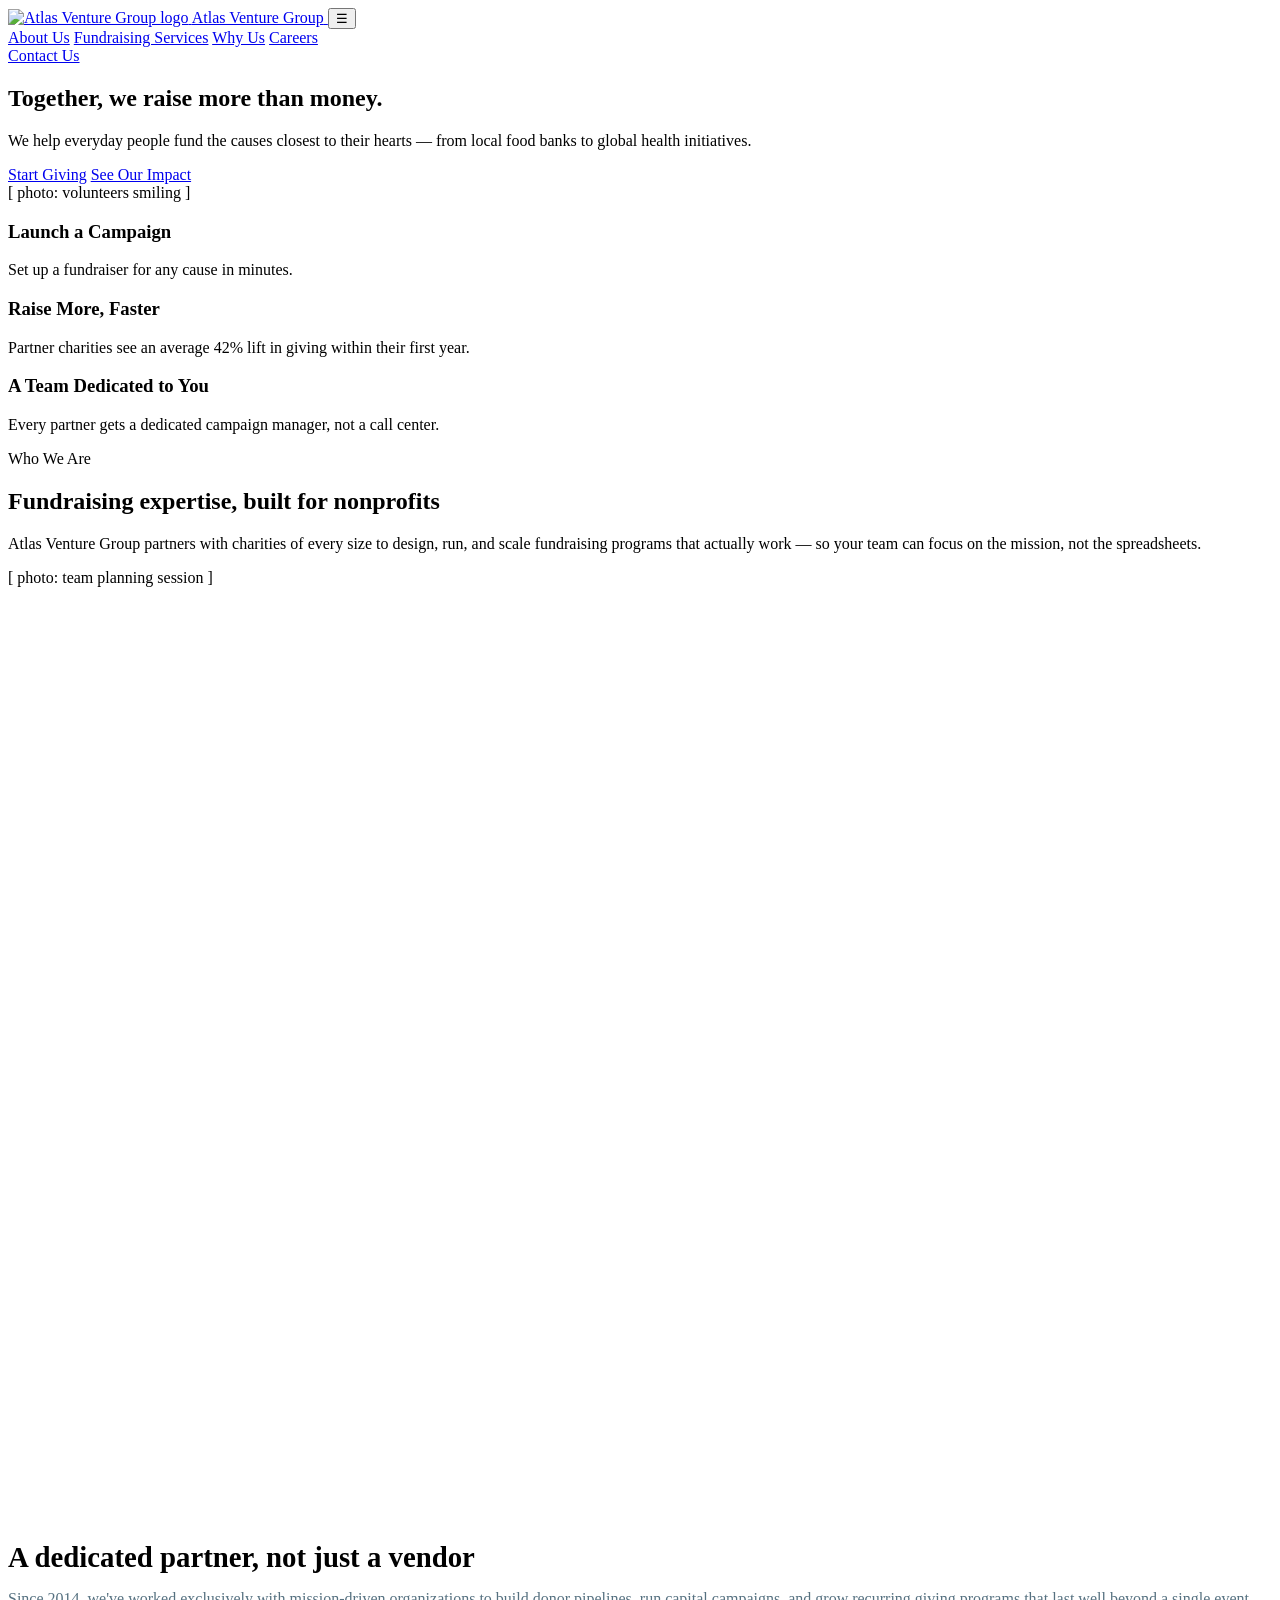
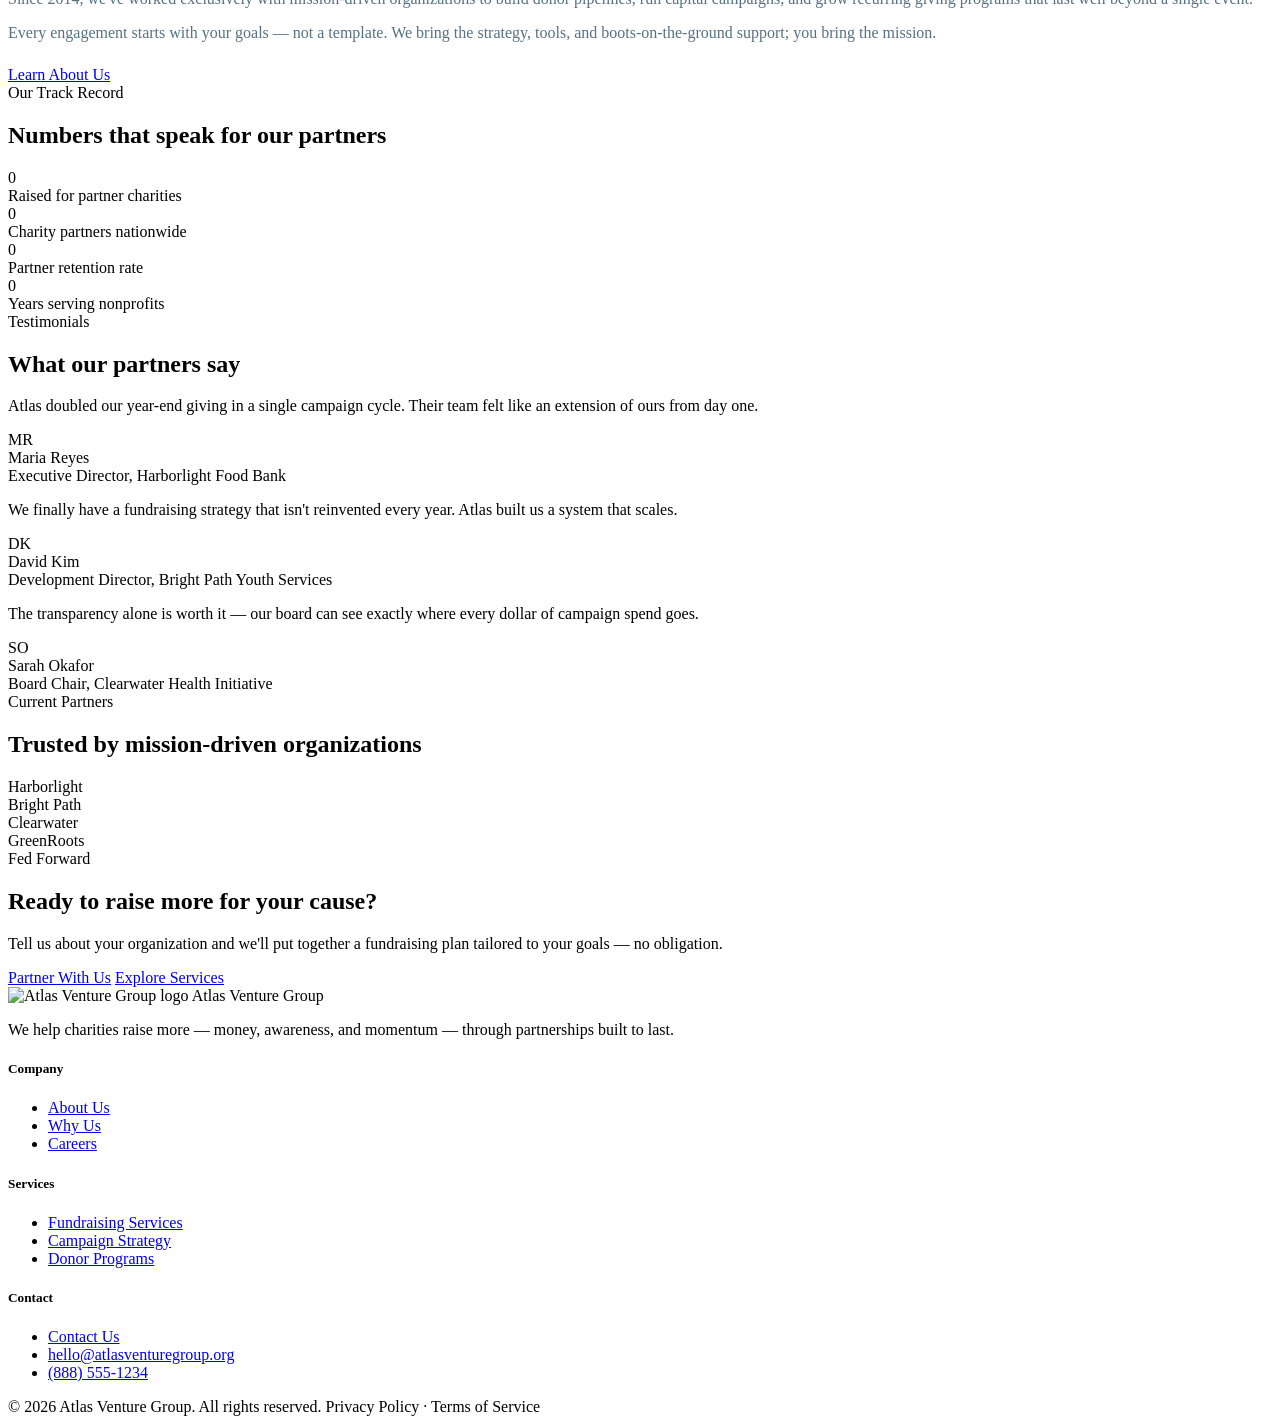
==== index.html @ 457e4c81 "Add files via upload" ====
<!DOCTYPE html>
<html lang="en">
<head>
<meta charset="UTF-8">
<meta name="viewport" content="width=device-width, initial-scale=1.0">
<title>Atlas Venture Group | Fundraising Partners for Charities</title>
<meta name="description" content="Atlas Venture Group helps charities raise more — money, awareness, and momentum — through expert fundraising campaigns and direct-giving programs.">
<link rel="icon" href="images/atlas venture group logo transparent.png" type="image/png">
<link rel="stylesheet" href="css/styles.css">
</head>
<body>

<header class="site-header">
  <div class="container header-inner">
    <a href="index.html" class="brand">
      <img src="images/atlas venture group logo transparent.png" alt="Atlas Venture Group logo">
      <span class="brand-name">Atlas Venture Group</span>
    </a>
    <button class="nav-toggle" aria-label="Toggle navigation">&#9776;</button>
    <nav class="main-nav">
      <a href="about.html">About Us</a>
      <a href="services.html">Fundraising Services</a>
      <a href="why-us.html">Why Us</a>
      <a href="careers.html">Careers</a>
    </nav>
    <a href="contact.html" class="btn btn-primary">Contact Us</a>
  </div>
</header>

<section class="hero">
  <div class="hero-blob tl"></div>
  <div class="hero-blob br"></div>
  <div class="container hero-inner">
    <div>
      <h1>Together, we raise more than money.</h1>
      <p>We help everyday people fund the causes closest to their hearts — from local food banks to global health initiatives.</p>
      <div class="hero-actions">
        <a href="contact.html" class="btn btn-dark">Start Giving</a>
        <a href="why-us.html" class="btn btn-light">See Our Impact</a>
      </div>
    </div>
    <div class="hero-image">
      <span>[ photo: volunteers smiling ]</span>
    </div>
  </div>
</section>

<section class="features">
  <div class="container feature-grid">
    <div class="feature-card">
      <div class="feature-icon mint"></div>
      <h3>Launch a Campaign</h3>
      <p>Set up a fundraiser for any cause in minutes.</p>
    </div>
    <div class="feature-card">
      <div class="feature-icon green"></div>
      <h3>Raise More, Faster</h3>
      <p>Partner charities see an average 42% lift in giving within their first year.</p>
    </div>
    <div class="feature-card">
      <div class="feature-icon navy"></div>
      <h3>A Team Dedicated to You</h3>
      <p>Every partner gets a dedicated campaign manager, not a call center.</p>
    </div>
  </div>
</section>

<section class="section">
  <div class="container">
    <div class="section-header">
      <span class="eyebrow">Who We Are</span>
      <h2>Fundraising expertise, built for nonprofits</h2>
      <p>Atlas Venture Group partners with charities of every size to design, run, and scale fundraising programs that actually work — so your team can focus on the mission, not the spreadsheets.</p>
    </div>
    <div class="two-col">
      <div class="placeholder-img" style="aspect-ratio:4/3;">[ photo: team planning session ]</div>
      <div>
        <h2 style="font-size:1.8rem; margin-bottom:16px;">A dedicated partner, not just a vendor</h2>
        <p style="color:#567180; margin-bottom:16px;">Since 2014, we've worked exclusively with mission-driven organizations to build donor pipelines, run capital campaigns, and grow recurring giving programs that last well beyond a single event.</p>
        <p style="color:#567180; margin-bottom:24px;">Every engagement starts with your goals — not a template. We bring the strategy, tools, and boots-on-the-ground support; you bring the mission.</p>
        <a href="about.html" class="btn btn-outline">Learn About Us</a>
      </div>
    </div>
  </div>
</section>

<section class="section section-navy">
  <div class="container">
    <div class="section-header">
      <span class="eyebrow" style="background:var(--green); color:var(--white);">Our Track Record</span>
      <h2>Numbers that speak for our partners</h2>
    </div>
    <div class="stats-grid">
      <div>
        <div class="stat-num" data-count="184" data-suffix="M+">0</div>
        <div class="stat-label">Raised for partner charities</div>
      </div>
      <div>
        <div class="stat-num" data-count="320" data-suffix="+">0</div>
        <div class="stat-label">Charity partners nationwide</div>
      </div>
      <div>
        <div class="stat-num" data-count="97" data-suffix="%">0</div>
        <div class="stat-label">Partner retention rate</div>
      </div>
      <div>
        <div class="stat-num" data-count="11" data-suffix=" yrs">0</div>
        <div class="stat-label">Years serving nonprofits</div>
      </div>
    </div>
  </div>
</section>

<section class="section">
  <div class="container">
    <div class="section-header">
      <span class="eyebrow">Testimonials</span>
      <h2>What our partners say</h2>
    </div>
    <div class="testimonial-grid">
      <div class="testimonial">
        <p class="quote">Atlas doubled our year-end giving in a single campaign cycle. Their team felt like an extension of ours from day one.</p>
        <div class="testimonial-author">
          <div class="avatar">MR</div>
          <div>
            <div class="author-name">Maria Reyes</div>
            <div class="author-role">Executive Director, Harborlight Food Bank</div>
          </div>
        </div>
      </div>
      <div class="testimonial">
        <p class="quote">We finally have a fundraising strategy that isn't reinvented every year. Atlas built us a system that scales.</p>
        <div class="testimonial-author">
          <div class="avatar">DK</div>
          <div>
            <div class="author-name">David Kim</div>
            <div class="author-role">Development Director, Bright Path Youth Services</div>
          </div>
        </div>
      </div>
      <div class="testimonial">
        <p class="quote">The transparency alone is worth it — our board can see exactly where every dollar of campaign spend goes.</p>
        <div class="testimonial-author">
          <div class="avatar">SO</div>
          <div>
            <div class="author-name">Sarah Okafor</div>
            <div class="author-role">Board Chair, Clearwater Health Initiative</div>
          </div>
        </div>
      </div>
    </div>
  </div>
</section>

<section class="section section-alt">
  <div class="container">
    <div class="section-header">
      <span class="eyebrow">Current Partners</span>
      <h2>Trusted by mission-driven organizations</h2>
    </div>
    <div class="partner-grid">
      <div class="partner-logo">Harborlight</div>
      <div class="partner-logo">Bright Path</div>
      <div class="partner-logo">Clearwater</div>
      <div class="partner-logo">GreenRoots</div>
      <div class="partner-logo">Fed Forward</div>
    </div>
  </div>
</section>

<section class="section">
  <div class="container">
    <div class="cta-band">
      <h2>Ready to raise more for your cause?</h2>
      <p>Tell us about your organization and we'll put together a fundraising plan tailored to your goals — no obligation.</p>
      <div class="cta-actions">
        <a href="contact.html" class="btn btn-primary">Partner With Us</a>
        <a href="services.html" class="btn btn-light">Explore Services</a>
      </div>
    </div>
  </div>
</section>

<footer class="site-footer">
  <div class="container">
    <div class="footer-grid">
      <div>
        <div class="footer-brand">
          <img src="images/atlas venture group logo transparent.png" alt="Atlas Venture Group logo">
          <span>Atlas Venture Group</span>
        </div>
        <p>We help charities raise more — money, awareness, and momentum — through partnerships built to last.</p>
      </div>
      <div>
        <h5>Company</h5>
        <ul>
          <li><a href="about.html">About Us</a></li>
          <li><a href="why-us.html">Why Us</a></li>
          <li><a href="careers.html">Careers</a></li>
        </ul>
      </div>
      <div>
        <h5>Services</h5>
        <ul>
          <li><a href="services.html">Fundraising Services</a></li>
          <li><a href="services.html">Campaign Strategy</a></li>
          <li><a href="services.html">Donor Programs</a></li>
        </ul>
      </div>
      <div>
        <h5>Contact</h5>
        <ul>
          <li><a href="contact.html">Contact Us</a></li>
          <li><a href="mailto:hello@atlasventuregroup.org">hello@atlasventuregroup.org</a></li>
          <li><a href="tel:+18885551234">(888) 555-1234</a></li>
        </ul>
      </div>
    </div>
    <div class="footer-bottom">
      <span>&copy; 2026 Atlas Venture Group. All rights reserved.</span>
      <span>Privacy Policy &middot; Terms of Service</span>
    </div>
  </div>
</footer>

<script src="js/main.js"></script>
</body>
</html>
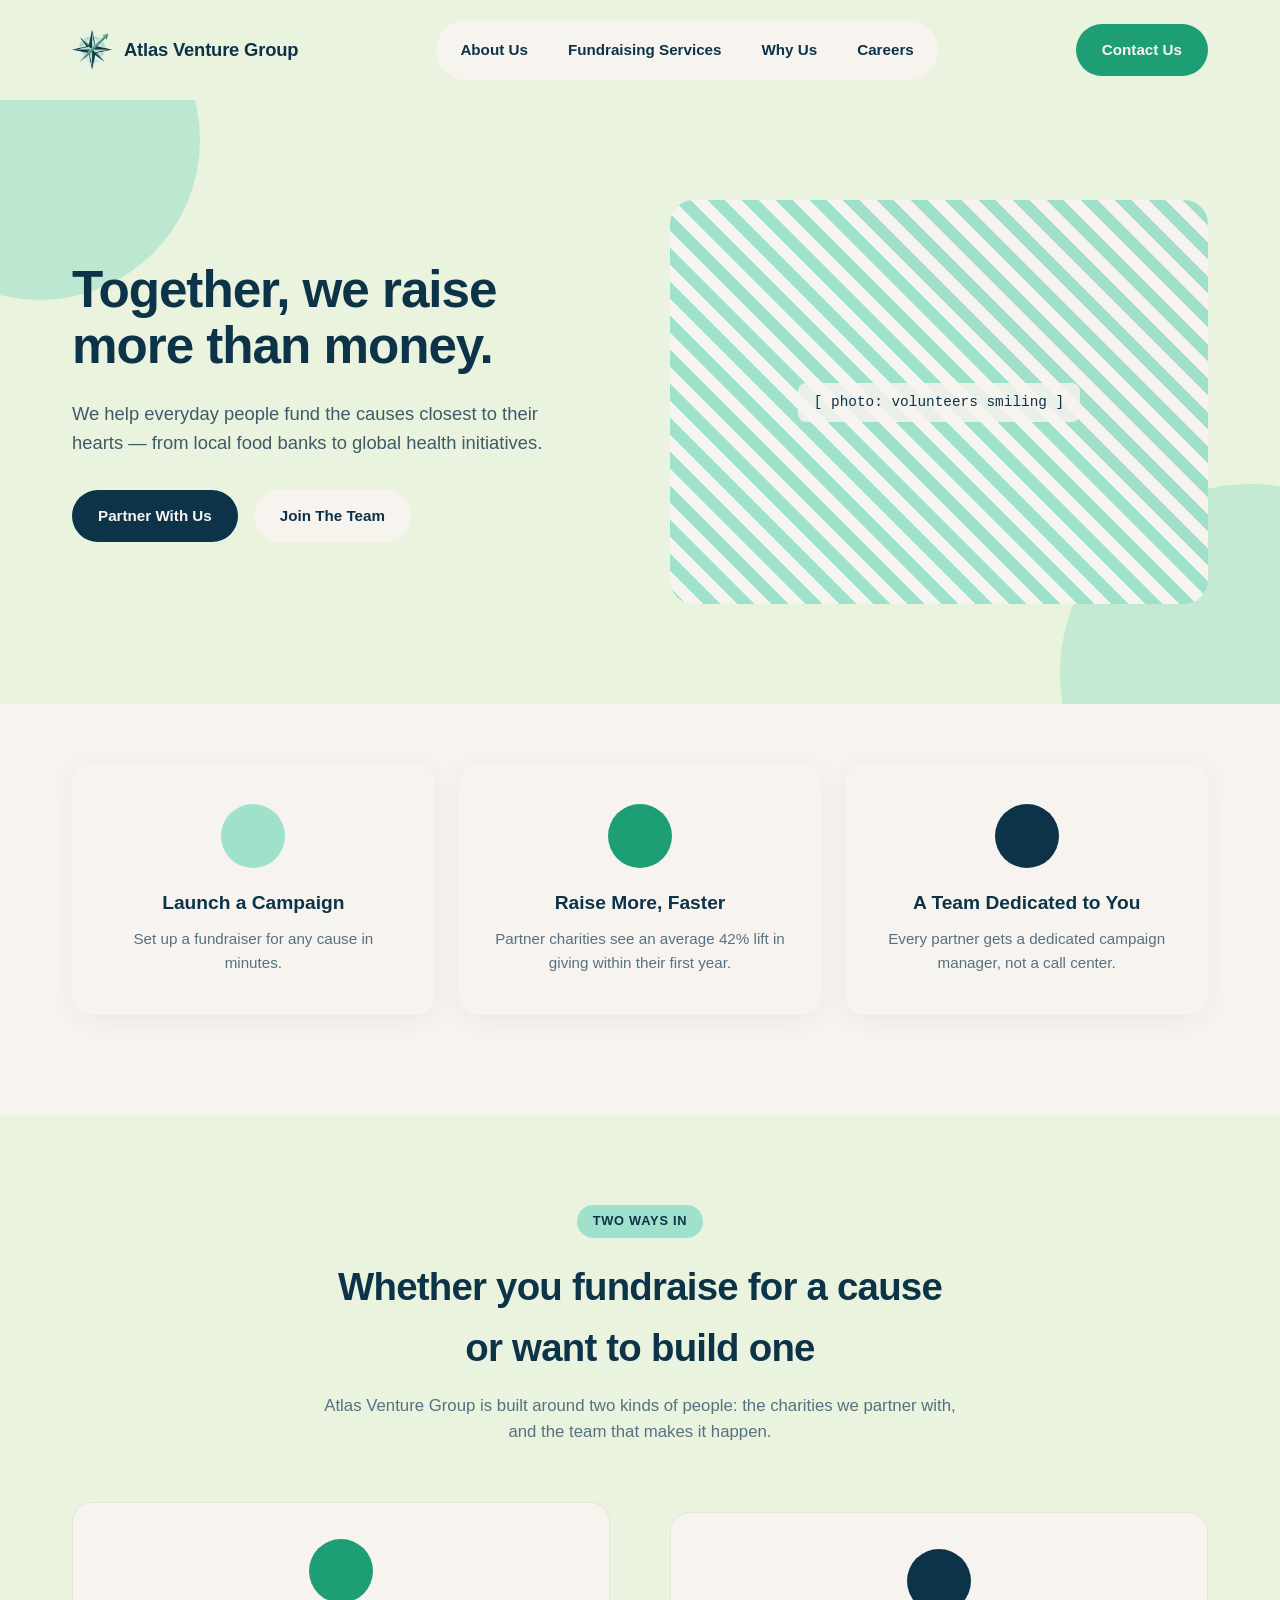
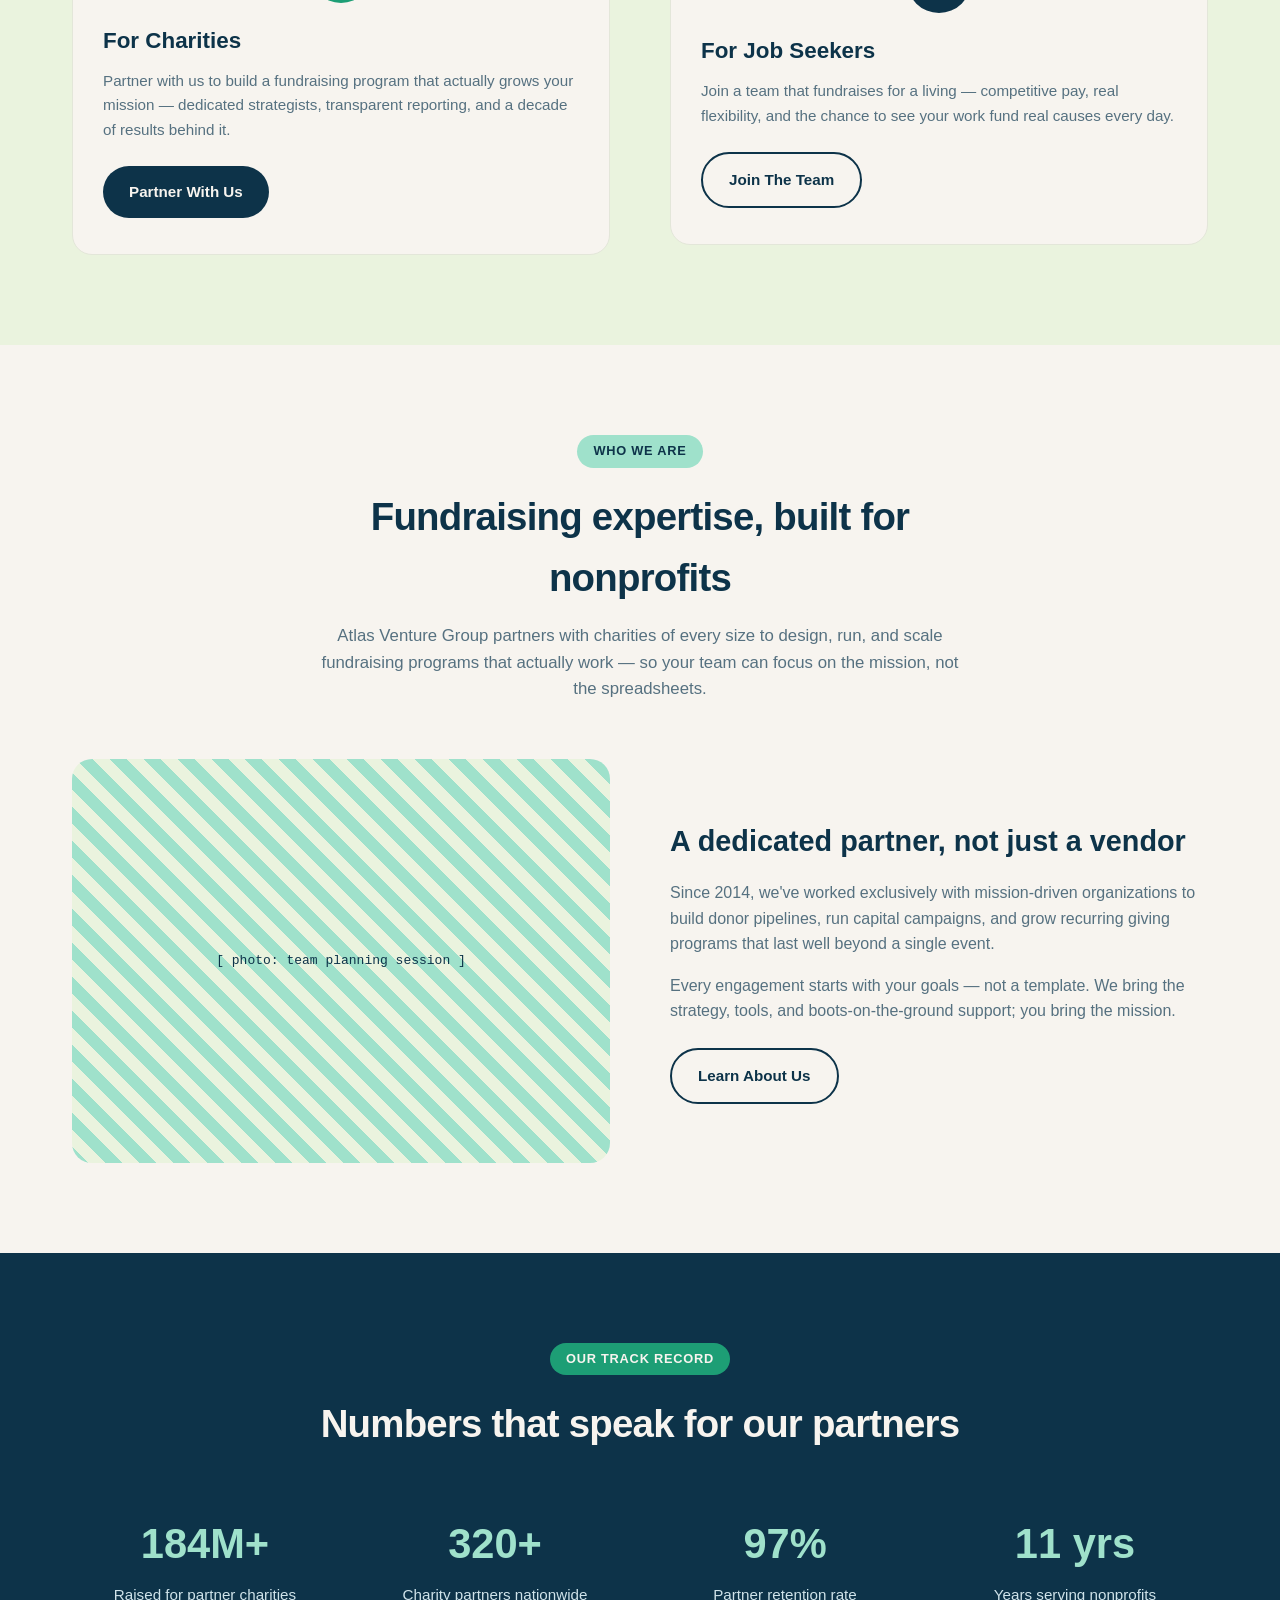
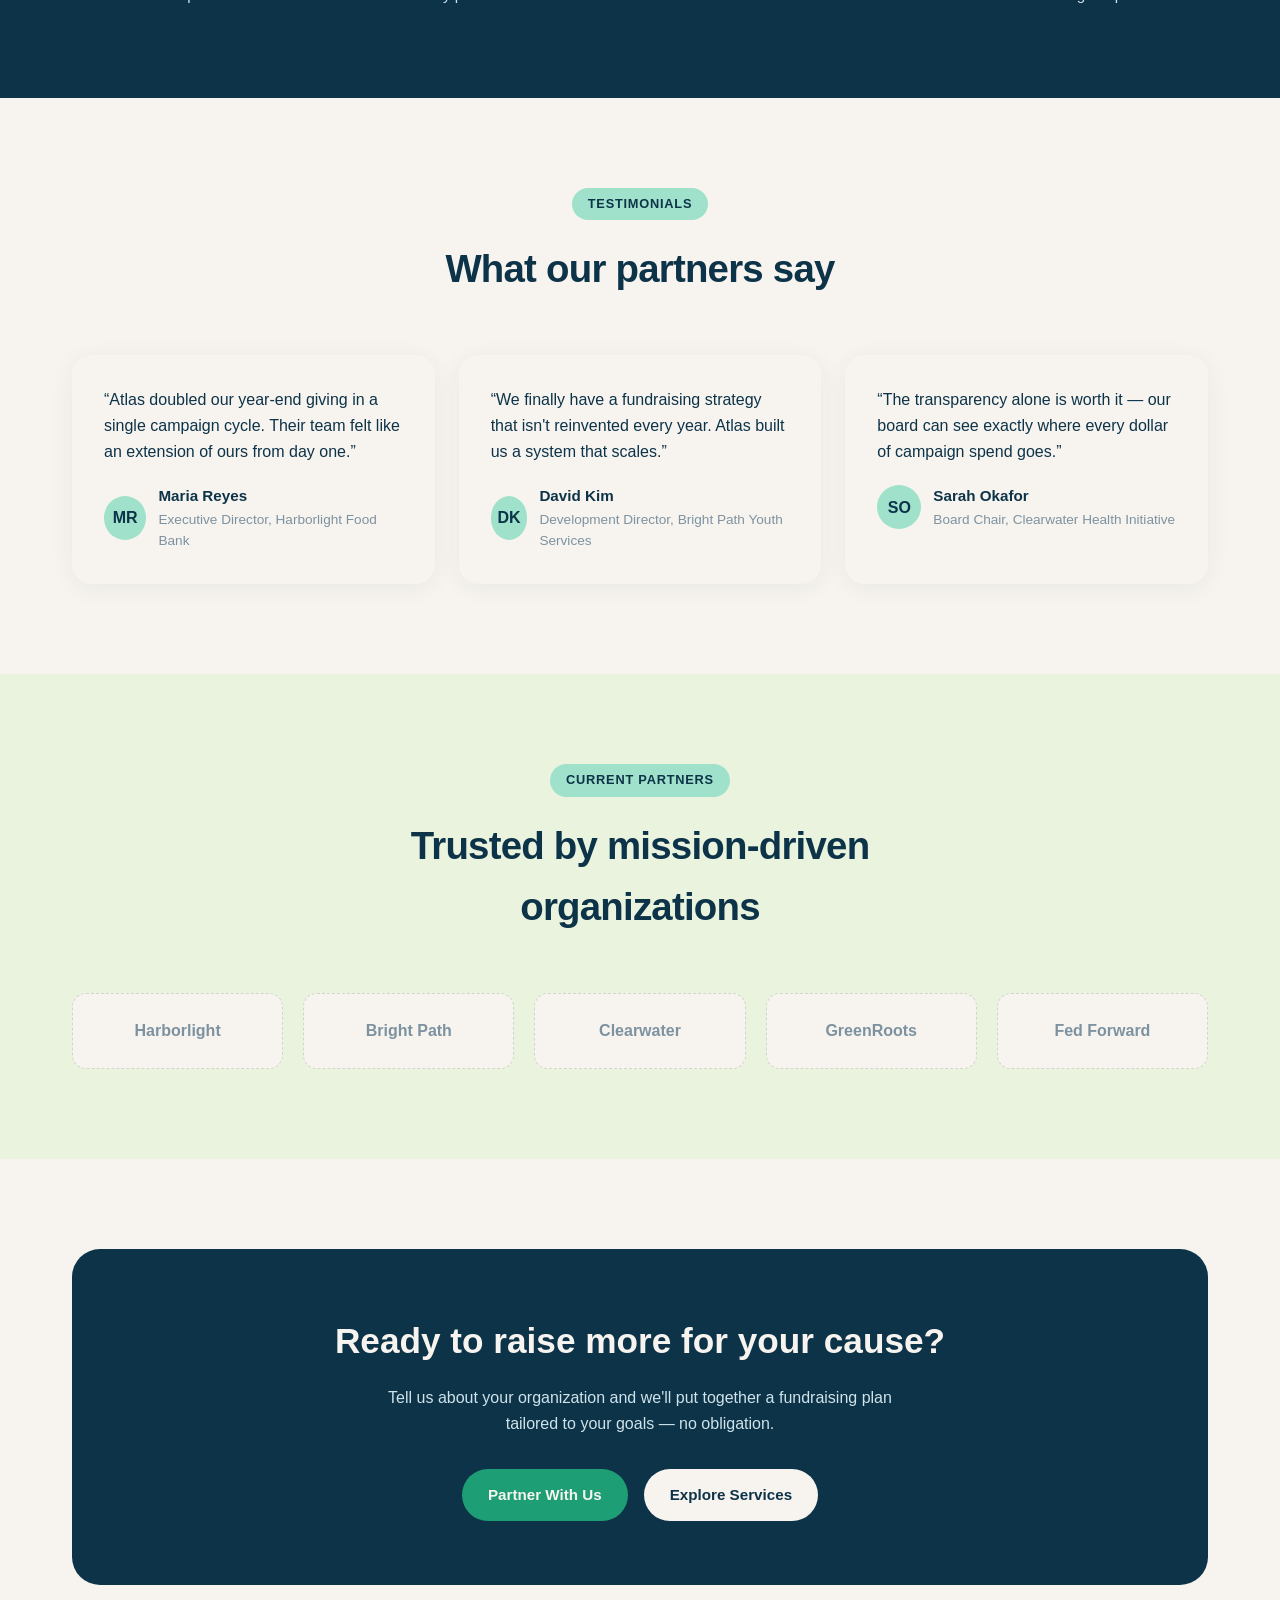
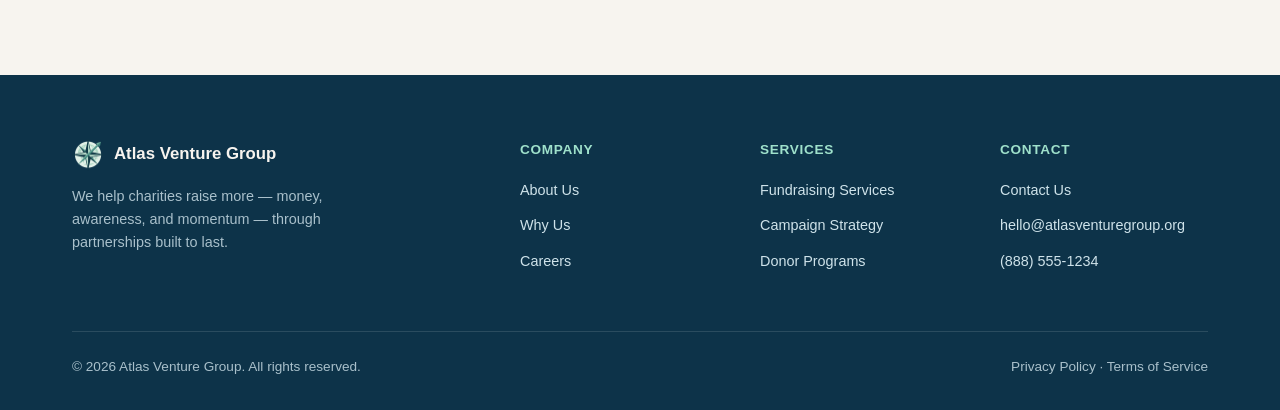
==== commit aa8e884d: "Update call-to-action links and add new sections" ====
--- a/index.html
+++ b/index.html
@@ -35,8 +35,8 @@
       <h1>Together, we raise more than money.</h1>
       <p>We help everyday people fund the causes closest to their hearts — from local food banks to global health initiatives.</p>
       <div class="hero-actions">
-        <a href="contact.html" class="btn btn-dark">Start Giving</a>
-        <a href="why-us.html" class="btn btn-light">See Our Impact</a>
+        <a href="contact.html" class="btn btn-dark">Partner With Us</a>
+        <a href="careers.html" class="btn btn-light">Join The Team</a>
       </div>
     </div>
     <div class="hero-image">
@@ -61,6 +61,30 @@
       <div class="feature-icon navy"></div>
       <h3>A Team Dedicated to You</h3>
       <p>Every partner gets a dedicated campaign manager, not a call center.</p>
+    </div>
+  </div>
+</section>
+
+<section class="section section-alt">
+  <div class="container">
+    <div class="section-header">
+      <span class="eyebrow">Two Ways In</span>
+      <h2>Whether you fundraise for a cause or want to build one</h2>
+      <p>Atlas Venture Group is built around two kinds of people: the charities we partner with, and the team that makes it happen.</p>
+    </div>
+    <div class="two-col">
+      <div class="card" style="background:var(--white);">
+        <div class="feature-icon green" style="margin-bottom:20px;"></div>
+        <h3 style="font-size:1.4rem; margin-bottom:10px;">For Charities</h3>
+        <p style="color:#567180; margin-bottom:24px;">Partner with us to build a fundraising program that actually grows your mission — dedicated strategists, transparent reporting, and a decade of results behind it.</p>
+        <a href="contact.html" class="btn btn-dark">Partner With Us</a>
+      </div>
+      <div class="card" style="background:var(--white);">
+        <div class="feature-icon navy" style="margin-bottom:20px;"></div>
+        <h3 style="font-size:1.4rem; margin-bottom:10px;">For Job Seekers</h3>
+        <p style="color:#567180; margin-bottom:24px;">Join a team that fundraises for a living — competitive pay, real flexibility, and the chance to see your work fund real causes every day.</p>
+        <a href="careers.html" class="btn btn-outline">Join The Team</a>
+      </div>
     </div>
   </div>
 </section>
--- a/css/styles.css
+++ b/css/styles.css
@@ -0,0 +1,496 @@
+:root {
+  --navy: #0D3349;
+  --green: #1D9E75;
+  --mint: #9FE1CB;
+  --cream: #EAF3DE;
+  --white: #F7F4EF;
+}
+
+* { box-sizing: border-box; margin: 0; padding: 0; }
+
+body {
+  font-family: -apple-system, BlinkMacSystemFont, "Segoe UI", Helvetica, Arial, sans-serif;
+  color: var(--navy);
+  background: var(--white);
+  line-height: 1.6;
+}
+
+a { color: inherit; text-decoration: none; }
+img { max-width: 100%; display: block; }
+ul { list-style: none; }
+
+.container {
+  max-width: 1200px;
+  margin: 0 auto;
+  padding: 0 32px;
+}
+
+/* Header */
+header.site-header {
+  background: var(--cream);
+  padding: 20px 0;
+  position: sticky;
+  top: 0;
+  z-index: 100;
+}
+
+.header-inner {
+  display: flex;
+  align-items: center;
+  justify-content: space-between;
+  gap: 24px;
+}
+
+.brand {
+  display: flex;
+  align-items: center;
+  gap: 12px;
+}
+
+.brand img { width: 40px; height: 40px; }
+
+.brand-name {
+  font-weight: 800;
+  font-size: 1.15rem;
+  letter-spacing: -0.01em;
+}
+
+nav.main-nav {
+  background: var(--white);
+  border-radius: 999px;
+  padding: 8px 6px;
+  display: flex;
+  gap: 4px;
+}
+
+nav.main-nav a {
+  padding: 10px 18px;
+  border-radius: 999px;
+  font-weight: 600;
+  font-size: 0.95rem;
+  white-space: nowrap;
+  transition: background 0.15s ease;
+}
+
+nav.main-nav a:hover,
+nav.main-nav a.active {
+  background: var(--mint);
+}
+
+.btn {
+  display: inline-block;
+  padding: 14px 26px;
+  border-radius: 999px;
+  font-weight: 700;
+  font-size: 0.95rem;
+  cursor: pointer;
+  border: none;
+  transition: transform 0.15s ease, opacity 0.15s ease;
+  text-align: center;
+}
+
+.btn:hover { transform: translateY(-1px); opacity: 0.92; }
+
+.btn-primary { background: var(--green); color: var(--white); }
+.btn-dark { background: var(--navy); color: var(--white); }
+.btn-light { background: var(--white); color: var(--navy); }
+.btn-outline { background: transparent; color: var(--navy); border: 2px solid var(--navy); }
+
+.nav-toggle {
+  display: none;
+  background: none;
+  border: none;
+  font-size: 1.6rem;
+  cursor: pointer;
+  color: var(--navy);
+}
+
+/* Hero */
+.hero {
+  background: var(--cream);
+  padding: 100px 0 100px;
+  position: relative;
+  overflow: hidden;
+}
+
+.hero-blob {
+  position: absolute;
+  border-radius: 50%;
+  background: var(--mint);
+  opacity: 0.6;
+  z-index: 0;
+}
+.hero-blob.tl { top: -120px; left: -120px; width: 320px; height: 320px; }
+.hero-blob.br { bottom: -160px; right: -160px; width: 380px; height: 380px; opacity: 0.5; }
+
+.hero-inner {
+  display: grid;
+  grid-template-columns: 1fr 1fr;
+  gap: 60px;
+  align-items: center;
+  position: relative;
+  z-index: 1;
+}
+
+.hero h1 {
+  font-size: 3.2rem;
+  font-weight: 800;
+  line-height: 1.1;
+  letter-spacing: -0.02em;
+  margin-bottom: 24px;
+}
+
+.hero p {
+  font-size: 1.15rem;
+  color: #3f5a68;
+  max-width: 480px;
+  margin-bottom: 32px;
+}
+
+.hero-actions { display: flex; gap: 16px; flex-wrap: wrap; }
+
+.hero-image {
+  border-radius: 24px;
+  overflow: hidden;
+  background: repeating-linear-gradient(45deg, var(--mint), var(--mint) 12px, var(--white) 12px, var(--white) 24px);
+  aspect-ratio: 4 / 3;
+  display: flex;
+  align-items: center;
+  justify-content: center;
+}
+
+.hero-image span {
+  font-family: monospace;
+  color: var(--navy);
+  background: rgba(247, 244, 239, 0.85);
+  padding: 8px 16px;
+  border-radius: 8px;
+  font-size: 0.9rem;
+}
+
+/* Feature cards */
+.features {
+  padding: 60px 0 100px;
+}
+
+.feature-grid {
+  display: grid;
+  grid-template-columns: repeat(3, 1fr);
+  gap: 24px;
+}
+
+.feature-card {
+  background: var(--white);
+  border-radius: 20px;
+  padding: 40px 32px;
+  text-align: center;
+  box-shadow: 0 4px 24px rgba(13, 51, 73, 0.06);
+}
+
+.feature-icon {
+  width: 64px;
+  height: 64px;
+  border-radius: 50%;
+  margin: 0 auto 20px;
+}
+.feature-icon.mint { background: var(--mint); }
+.feature-icon.green { background: var(--green); }
+.feature-icon.navy { background: var(--navy); }
+
+.feature-card h3 { font-size: 1.2rem; margin-bottom: 8px; }
+.feature-card p { color: #567180; font-size: 0.95rem; }
+
+/* Generic sections */
+.section { padding: 90px 0; }
+.section-alt { background: var(--cream); }
+.section-navy { background: var(--navy); color: var(--white); }
+.section-navy p { color: #cfe3ea; }
+
+.section-header { max-width: 640px; margin: 0 auto 56px; text-align: center; }
+.section-header .eyebrow {
+  display: inline-block;
+  background: var(--mint);
+  color: var(--navy);
+  font-weight: 700;
+  font-size: 0.8rem;
+  letter-spacing: 0.06em;
+  text-transform: uppercase;
+  padding: 6px 16px;
+  border-radius: 999px;
+  margin-bottom: 18px;
+}
+.section-header h2 { font-size: 2.4rem; font-weight: 800; letter-spacing: -0.02em; margin-bottom: 14px; }
+.section-header p { color: #567180; font-size: 1.05rem; }
+.section-navy .section-header p { color: #cfe3ea; }
+
+/* Stats */
+.stats-grid {
+  display: grid;
+  grid-template-columns: repeat(4, 1fr);
+  gap: 24px;
+  text-align: center;
+}
+.stat-num {
+  font-size: 2.6rem;
+  font-weight: 800;
+  color: var(--green);
+}
+.section-navy .stat-num { color: var(--mint); }
+.stat-label { font-size: 0.95rem; color: #567180; margin-top: 6px; }
+.section-navy .stat-label { color: #cfe3ea; }
+
+/* Two column */
+.two-col {
+  display: grid;
+  grid-template-columns: 1fr 1fr;
+  gap: 60px;
+  align-items: center;
+}
+.two-col img, .two-col .placeholder-img { border-radius: 20px; }
+.placeholder-img {
+  aspect-ratio: 4/3;
+  background: repeating-linear-gradient(45deg, var(--mint), var(--mint) 12px, var(--cream) 12px, var(--cream) 24px);
+  display: flex;
+  align-items: center;
+  justify-content: center;
+  font-family: monospace;
+  color: var(--navy);
+}
+
+/* Cards grid (services etc.) */
+.card-grid {
+  display: grid;
+  grid-template-columns: repeat(3, 1fr);
+  gap: 28px;
+}
+.card {
+  background: var(--white);
+  border: 1px solid #e3e6d9;
+  border-radius: 20px;
+  padding: 36px 30px;
+}
+.section-alt .card { background: var(--white); }
+.card .num {
+  font-weight: 800;
+  color: var(--mint);
+  font-size: 2rem;
+  margin-bottom: 12px;
+}
+.card h3 { font-size: 1.25rem; margin-bottom: 10px; }
+.card p { color: #567180; font-size: 0.95rem; }
+
+/* Testimonials */
+.testimonial-grid {
+  display: grid;
+  grid-template-columns: repeat(3, 1fr);
+  gap: 24px;
+}
+.testimonial {
+  background: var(--white);
+  border-radius: 20px;
+  padding: 32px;
+  box-shadow: 0 4px 24px rgba(13, 51, 73, 0.06);
+}
+.testimonial p.quote { font-size: 1rem; margin-bottom: 20px; }
+.testimonial .quote::before { content: "\201C"; }
+.testimonial .quote::after { content: "\201D"; }
+.testimonial-author { display: flex; align-items: center; gap: 12px; }
+.avatar {
+  width: 44px; height: 44px; border-radius: 50%;
+  background: var(--mint);
+  display: flex; align-items: center; justify-content: center;
+  font-weight: 700; color: var(--navy);
+}
+.author-name { font-weight: 700; font-size: 0.95rem; }
+.author-role { font-size: 0.85rem; color: #7d92a0; }
+
+/* Partners */
+.partner-grid {
+  display: grid;
+  grid-template-columns: repeat(5, 1fr);
+  gap: 20px;
+}
+.partner-logo {
+  background: var(--white);
+  border-radius: 14px;
+  padding: 24px 12px;
+  text-align: center;
+  font-weight: 700;
+  color: #7d92a0;
+  border: 1px dashed #cfd8c8;
+}
+
+/* Team / values / jobs */
+.value-grid, .team-grid {
+  display: grid;
+  grid-template-columns: repeat(4, 1fr);
+  gap: 24px;
+}
+.team-card { text-align: center; }
+.team-photo {
+  aspect-ratio: 1;
+  border-radius: 16px;
+  background: repeating-linear-gradient(45deg, var(--mint), var(--mint) 10px, var(--cream) 10px, var(--cream) 20px);
+  margin-bottom: 14px;
+}
+
+.job-list { display: flex; flex-direction: column; gap: 16px; }
+.job-row {
+  background: var(--white);
+  border-radius: 16px;
+  padding: 24px 28px;
+  display: flex;
+  align-items: center;
+  justify-content: space-between;
+  gap: 16px;
+  flex-wrap: wrap;
+  border: 1px solid #e3e6d9;
+}
+.job-title { font-weight: 700; font-size: 1.05rem; }
+.job-meta { font-size: 0.85rem; color: #7d92a0; margin-top: 4px; }
+.tag {
+  display: inline-block;
+  background: var(--mint);
+  color: var(--navy);
+  font-size: 0.75rem;
+  font-weight: 700;
+  padding: 4px 12px;
+  border-radius: 999px;
+  margin-right: 8px;
+}
+
+/* Perks */
+.perk-grid {
+  display: grid;
+  grid-template-columns: repeat(3, 1fr);
+  gap: 24px;
+}
+.perk {
+  display: flex;
+  gap: 16px;
+  align-items: flex-start;
+}
+.perk-icon {
+  width: 44px; height: 44px; min-width: 44px;
+  border-radius: 12px;
+  background: var(--mint);
+  display: flex; align-items: center; justify-content: center;
+  font-weight: 800;
+  color: var(--navy);
+}
+
+/* CTA band */
+.cta-band {
+  background: var(--navy);
+  color: var(--white);
+  border-radius: 28px;
+  padding: 64px 48px;
+  text-align: center;
+  margin: 0 auto;
+}
+.cta-band h2 { font-size: 2.2rem; font-weight: 800; margin-bottom: 16px; }
+.cta-band p { color: #cfe3ea; max-width: 560px; margin: 0 auto 32px; }
+.cta-actions { display: flex; gap: 16px; justify-content: center; flex-wrap: wrap; }
+
+/* Contact */
+.contact-grid {
+  display: grid;
+  grid-template-columns: 1fr 1.2fr;
+  gap: 48px;
+}
+.contact-info-item { margin-bottom: 28px; }
+.contact-info-item h4 { font-size: 0.85rem; text-transform: uppercase; letter-spacing: 0.05em; color: var(--green); margin-bottom: 6px; }
+.contact-info-item p { color: #567180; }
+
+form.contact-form {
+  background: var(--white);
+  border-radius: 20px;
+  padding: 40px;
+  border: 1px solid #e3e6d9;
+  display: grid;
+  gap: 18px;
+}
+form.contact-form .row2 { display: grid; grid-template-columns: 1fr 1fr; gap: 18px; }
+label { font-weight: 600; font-size: 0.9rem; margin-bottom: 6px; display: block; }
+input, textarea, select {
+  width: 100%;
+  padding: 12px 14px;
+  border-radius: 10px;
+  border: 1px solid #cfd8c8;
+  font-family: inherit;
+  font-size: 0.95rem;
+  background: var(--white);
+  color: var(--navy);
+}
+textarea { min-height: 120px; resize: vertical; }
+input:focus, textarea:focus, select:focus { outline: 2px solid var(--green); outline-offset: 1px; }
+
+.form-status { font-size: 0.9rem; margin-top: 6px; min-height: 1.2em; }
+.form-status.success { color: var(--green); font-weight: 700; }
+
+/* Footer */
+footer.site-footer {
+  background: var(--navy);
+  color: var(--white);
+  padding: 64px 0 32px;
+}
+.footer-grid {
+  display: grid;
+  grid-template-columns: 2fr 1fr 1fr 1fr;
+  gap: 32px;
+  margin-bottom: 48px;
+}
+.footer-brand { display: flex; align-items: center; gap: 10px; margin-bottom: 14px; }
+.footer-brand img { width: 32px; height: 32px; }
+.footer-brand span { font-weight: 800; font-size: 1.05rem; }
+footer.site-footer p { color: #a9c0cb; font-size: 0.9rem; max-width: 300px; }
+footer.site-footer h5 { font-size: 0.85rem; text-transform: uppercase; letter-spacing: 0.05em; margin-bottom: 16px; color: var(--mint); }
+footer.site-footer ul li { margin-bottom: 10px; }
+footer.site-footer ul li a { color: #cfe3ea; font-size: 0.9rem; }
+footer.site-footer ul li a:hover { color: var(--mint); }
+.footer-bottom {
+  border-top: 1px solid rgba(255,255,255,0.12);
+  padding-top: 24px;
+  display: flex;
+  justify-content: space-between;
+  flex-wrap: wrap;
+  gap: 12px;
+  font-size: 0.85rem;
+  color: #a9c0cb;
+}
+
+/* Responsive */
+@media (max-width: 960px) {
+  .hero-inner, .two-col { grid-template-columns: 1fr; }
+  .hero-image { order: -1; }
+  .feature-grid, .card-grid, .testimonial-grid, .value-grid, .team-grid, .perk-grid { grid-template-columns: repeat(2, 1fr); }
+  .stats-grid { grid-template-columns: repeat(2, 1fr); gap: 32px; }
+  .partner-grid { grid-template-columns: repeat(3, 1fr); }
+  .contact-grid { grid-template-columns: 1fr; }
+  .footer-grid { grid-template-columns: 1fr 1fr; }
+}
+
+@media (max-width: 900px) {
+  nav.main-nav {
+    position: absolute;
+    top: 78px;
+    left: 24px;
+    right: 24px;
+    flex-direction: column;
+    display: none;
+    padding: 12px;
+    border-radius: 16px;
+  }
+  nav.main-nav.open { display: flex; }
+  nav.main-nav a { border-radius: 10px; }
+  .nav-toggle { display: block; }
+  .header-inner .btn-primary { display: none; }
+}
+
+@media (max-width: 720px) {
+  .hero h1 { font-size: 2.2rem; }
+  .feature-grid, .card-grid, .testimonial-grid, .value-grid, .team-grid, .perk-grid, .stats-grid, .partner-grid { grid-template-columns: 1fr; }
+  form.contact-form .row2 { grid-template-columns: 1fr; }
+  .cta-band { padding: 48px 24px; }
+  .footer-grid { grid-template-columns: 1fr; }
+}
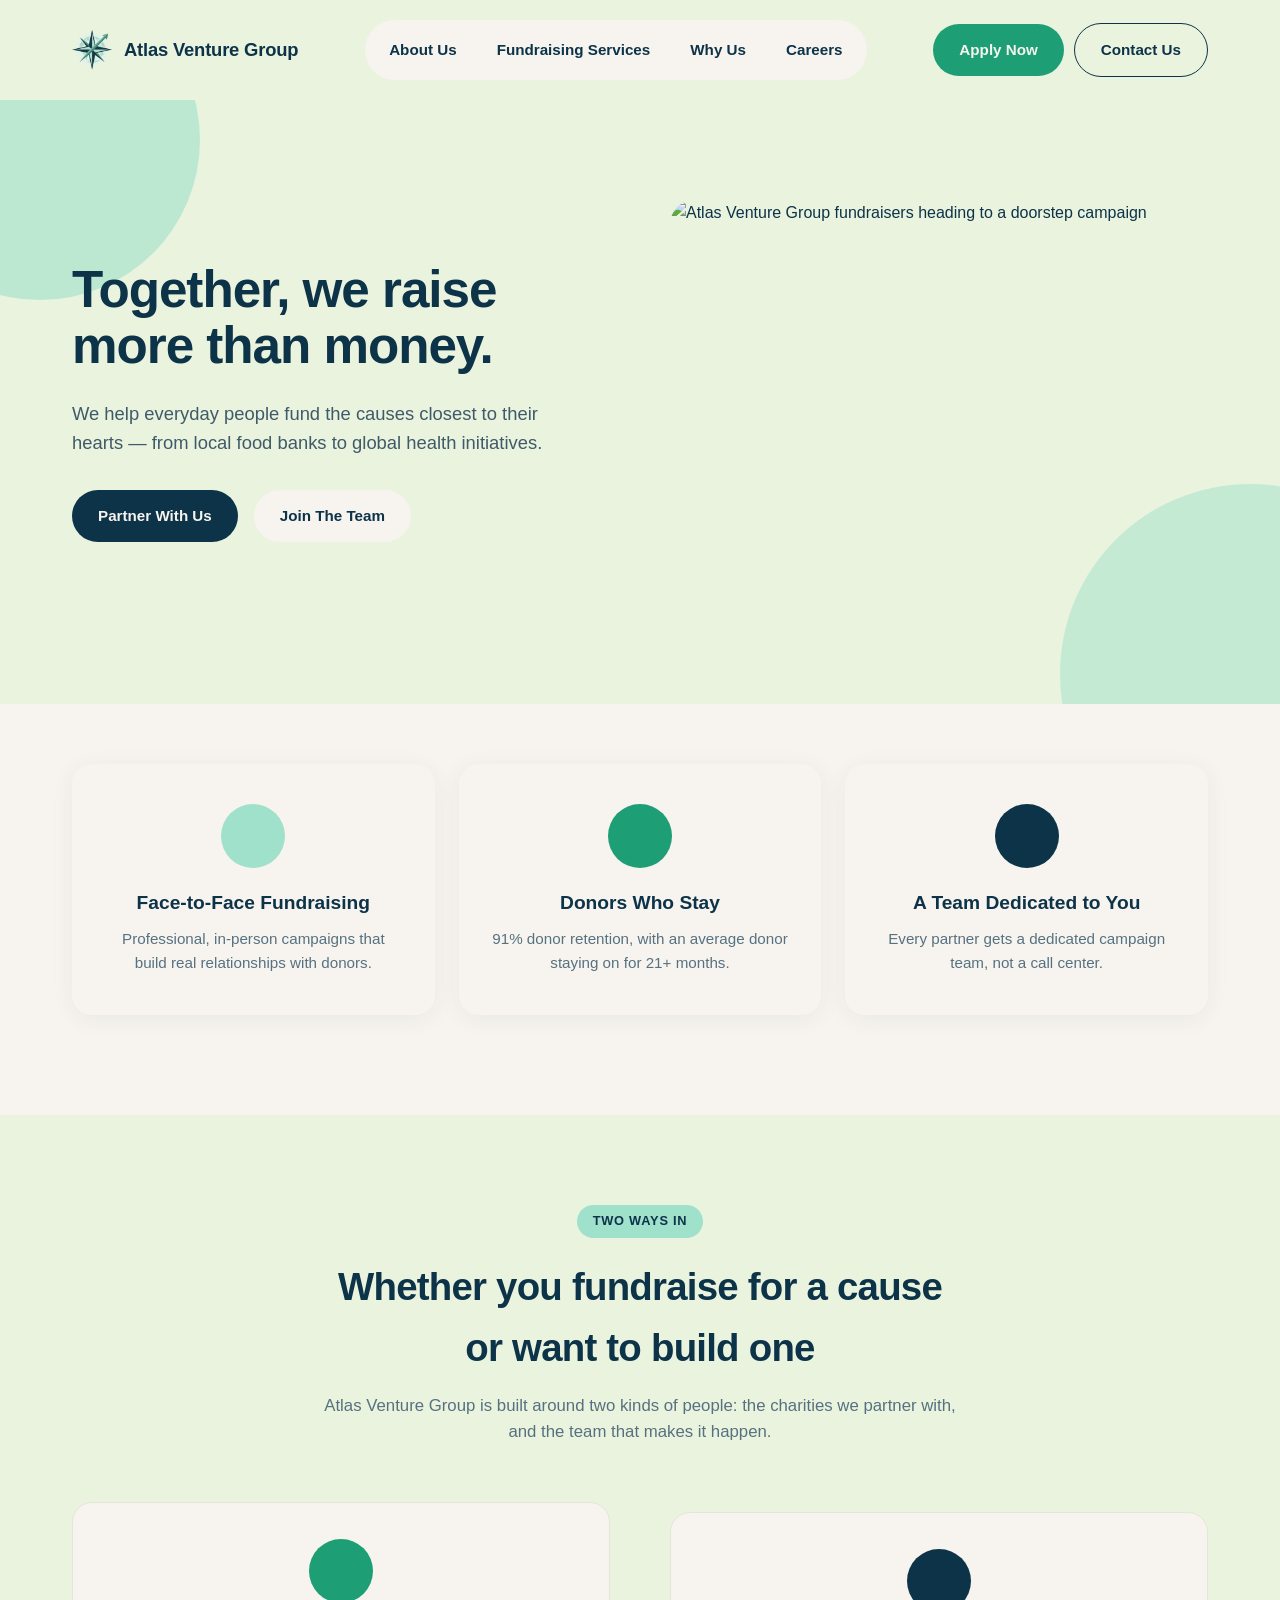
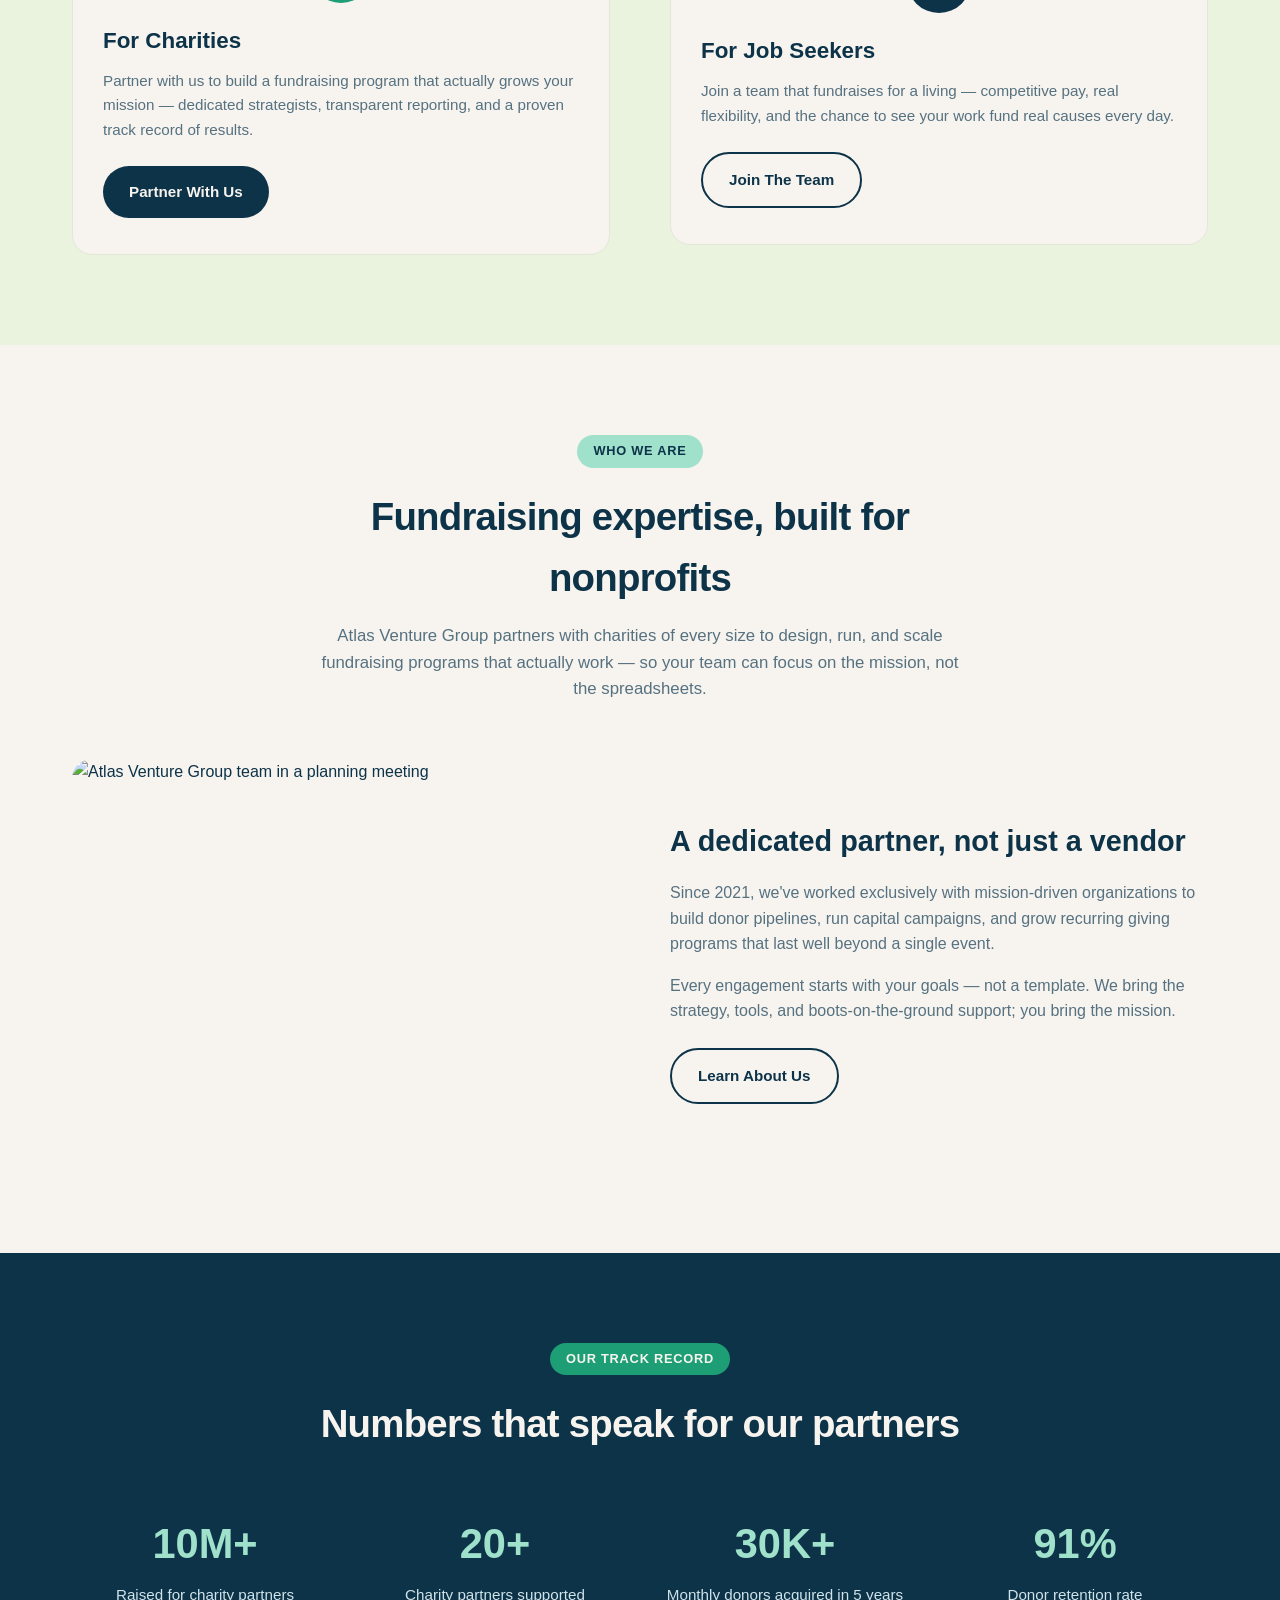
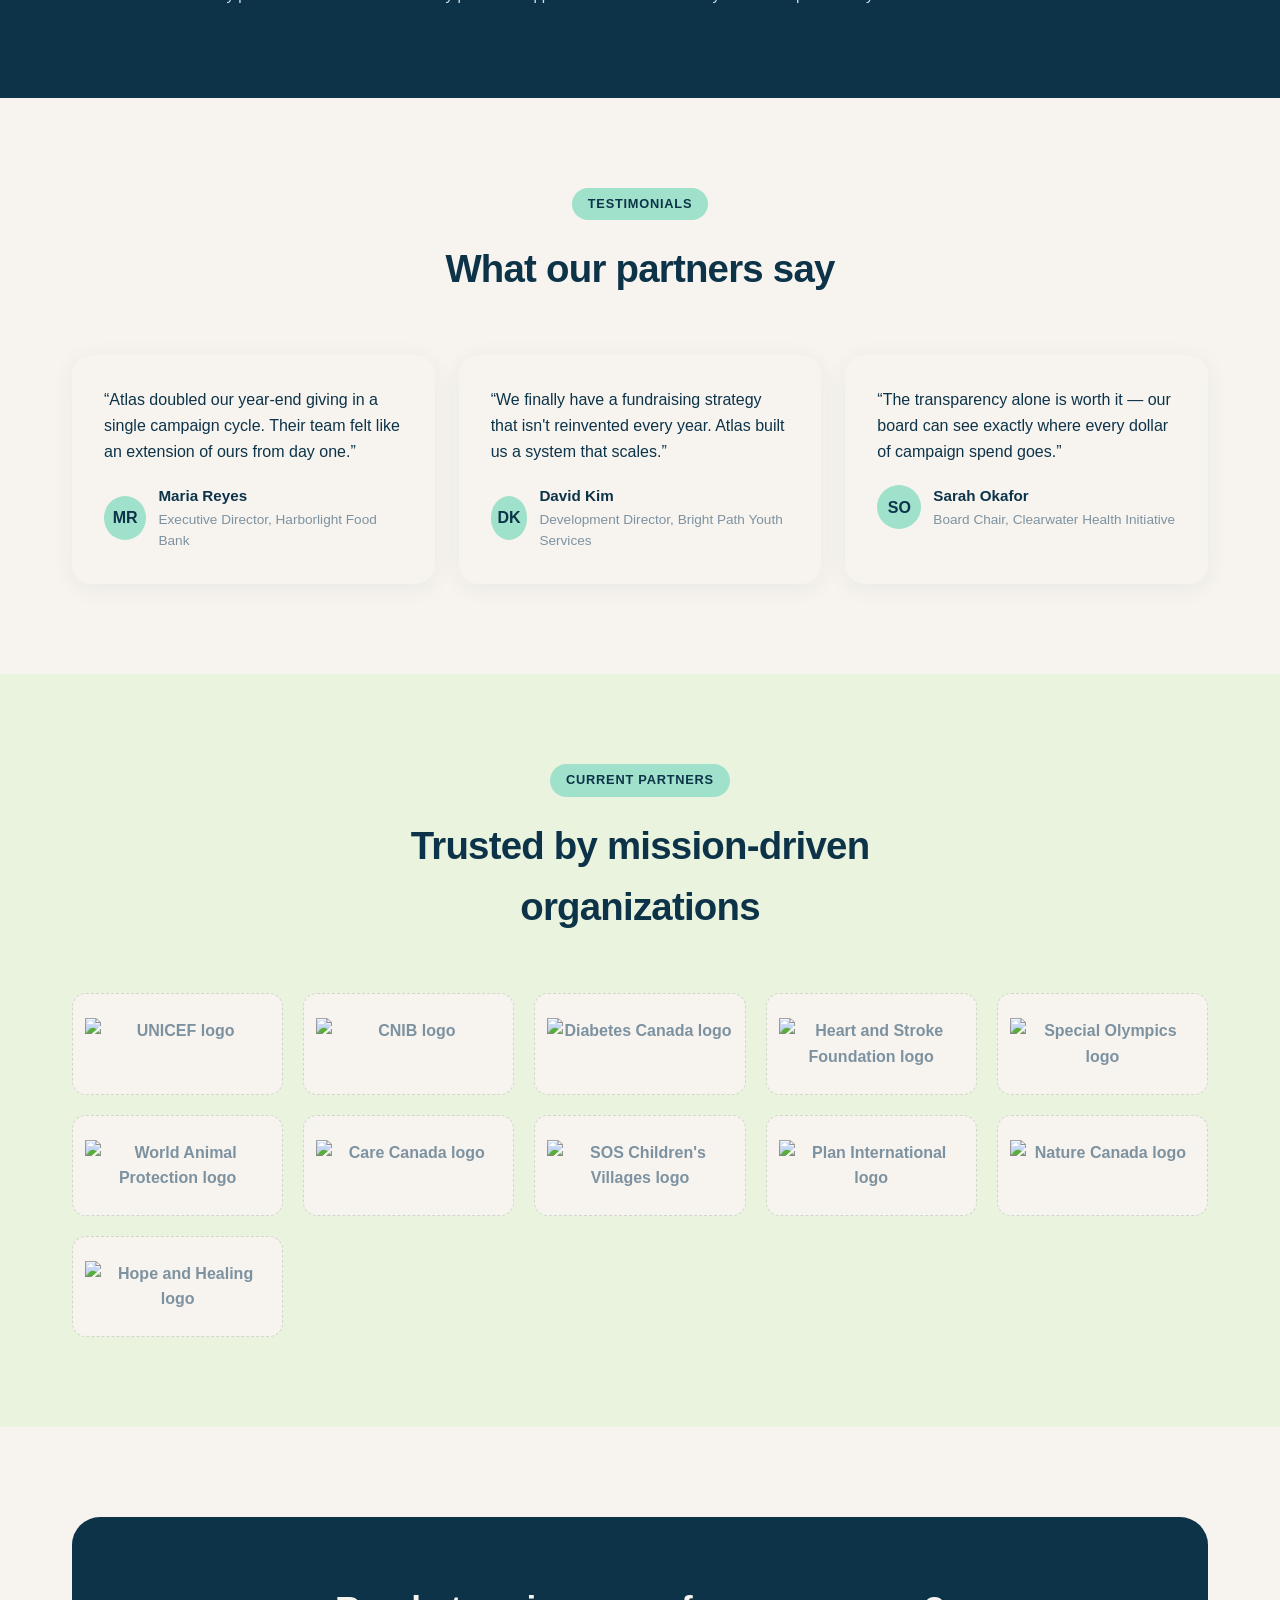
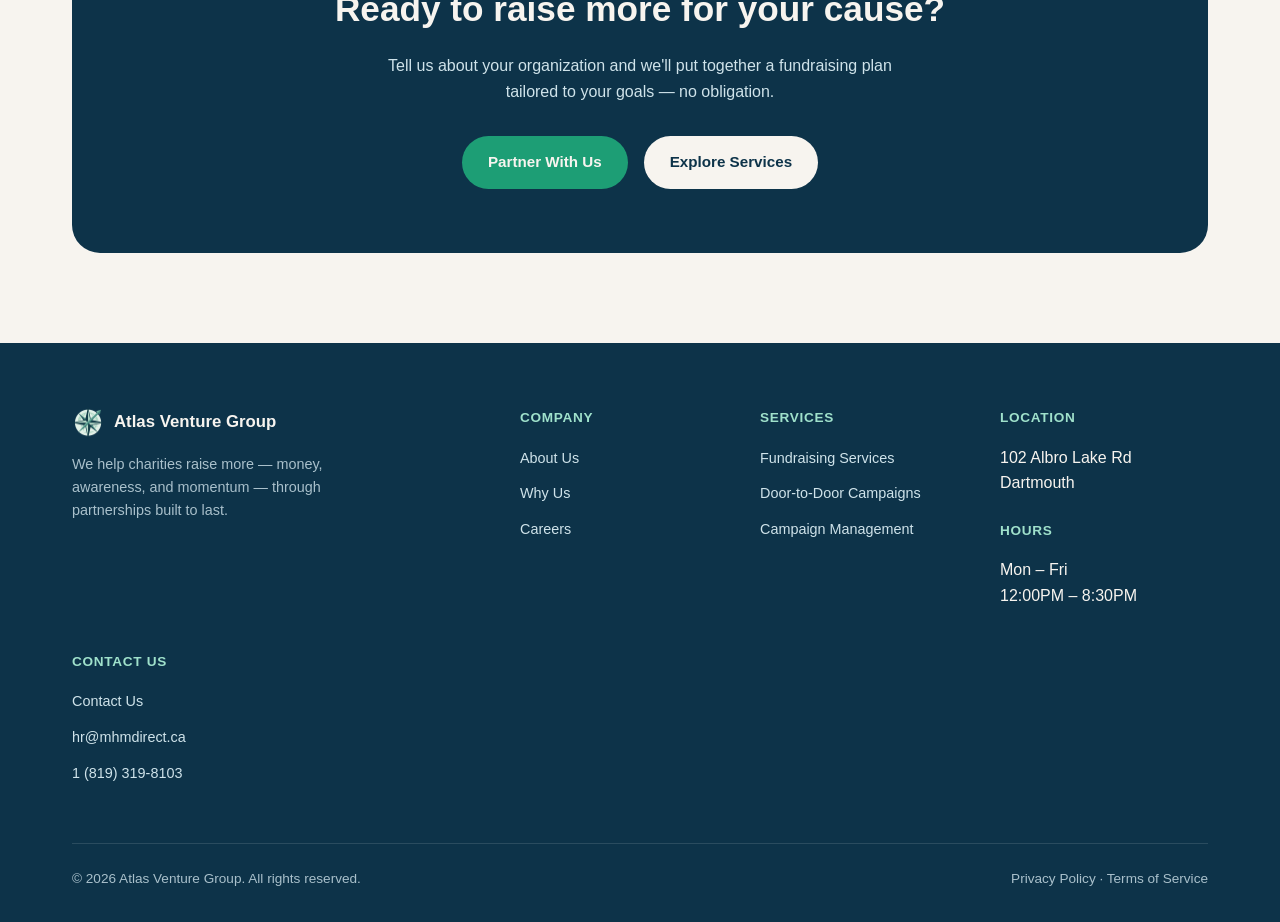
==== commit 19b07452: "Revise content and structure in index.html" ====
--- a/index.html
+++ b/index.html
@@ -23,7 +23,10 @@
       <a href="why-us.html">Why Us</a>
       <a href="careers.html">Careers</a>
     </nav>
-    <a href="contact.html" class="btn btn-primary">Contact Us</a>
+    <div style="display:flex; gap:10px; align-items:center;">
+      <a href="careers.html#apply" class="btn btn-primary">Apply Now</a>
+      <a href="contact.html" class="btn btn-outline" style="border-width:1.5px;">Contact Us</a>
+    </div>
   </div>
 </header>
 
@@ -39,8 +42,8 @@
         <a href="careers.html" class="btn btn-light">Join The Team</a>
       </div>
     </div>
-    <div class="hero-image">
-      <span>[ photo: volunteers smiling ]</span>
+    <div class="hero-image" style="background:none; padding:0;">
+      <img src="images/hero image.png" alt="Atlas Venture Group fundraisers heading to a doorstep campaign" style="width:100%; height:100%; object-fit:cover; border-radius:24px;">
     </div>
   </div>
 </section>
@@ -49,18 +52,18 @@
   <div class="container feature-grid">
     <div class="feature-card">
       <div class="feature-icon mint"></div>
-      <h3>Launch a Campaign</h3>
-      <p>Set up a fundraiser for any cause in minutes.</p>
+      <h3>Face-to-Face Fundraising</h3>
+      <p>Professional, in-person campaigns that build real relationships with donors.</p>
     </div>
     <div class="feature-card">
       <div class="feature-icon green"></div>
-      <h3>Raise More, Faster</h3>
-      <p>Partner charities see an average 42% lift in giving within their first year.</p>
+      <h3>Donors Who Stay</h3>
+      <p>91% donor retention, with an average donor staying on for 21+ months.</p>
     </div>
     <div class="feature-card">
       <div class="feature-icon navy"></div>
       <h3>A Team Dedicated to You</h3>
-      <p>Every partner gets a dedicated campaign manager, not a call center.</p>
+      <p>Every partner gets a dedicated campaign team, not a call center.</p>
     </div>
   </div>
 </section>
@@ -76,7 +79,7 @@
       <div class="card" style="background:var(--white);">
         <div class="feature-icon green" style="margin-bottom:20px;"></div>
         <h3 style="font-size:1.4rem; margin-bottom:10px;">For Charities</h3>
-        <p style="color:#567180; margin-bottom:24px;">Partner with us to build a fundraising program that actually grows your mission — dedicated strategists, transparent reporting, and a decade of results behind it.</p>
+        <p style="color:#567180; margin-bottom:24px;">Partner with us to build a fundraising program that actually grows your mission — dedicated strategists, transparent reporting, and a proven track record of results.</p>
         <a href="contact.html" class="btn btn-dark">Partner With Us</a>
       </div>
       <div class="card" style="background:var(--white);">
@@ -97,10 +100,10 @@
       <p>Atlas Venture Group partners with charities of every size to design, run, and scale fundraising programs that actually work — so your team can focus on the mission, not the spreadsheets.</p>
     </div>
     <div class="two-col">
-      <div class="placeholder-img" style="aspect-ratio:4/3;">[ photo: team planning session ]</div>
+      <img src="images/who we are section image.png" alt="Atlas Venture Group team in a planning meeting" style="border-radius:20px; width:100%; aspect-ratio:4/3; object-fit:cover;">
       <div>
         <h2 style="font-size:1.8rem; margin-bottom:16px;">A dedicated partner, not just a vendor</h2>
-        <p style="color:#567180; margin-bottom:16px;">Since 2014, we've worked exclusively with mission-driven organizations to build donor pipelines, run capital campaigns, and grow recurring giving programs that last well beyond a single event.</p>
+        <p style="color:#567180; margin-bottom:16px;">Since 2021, we've worked exclusively with mission-driven organizations to build donor pipelines, run capital campaigns, and grow recurring giving programs that last well beyond a single event.</p>
         <p style="color:#567180; margin-bottom:24px;">Every engagement starts with your goals — not a template. We bring the strategy, tools, and boots-on-the-ground support; you bring the mission.</p>
         <a href="about.html" class="btn btn-outline">Learn About Us</a>
       </div>
@@ -116,20 +119,20 @@
     </div>
     <div class="stats-grid">
       <div>
-        <div class="stat-num" data-count="184" data-suffix="M+">0</div>
-        <div class="stat-label">Raised for partner charities</div>
-      </div>
-      <div>
-        <div class="stat-num" data-count="320" data-suffix="+">0</div>
-        <div class="stat-label">Charity partners nationwide</div>
-      </div>
-      <div>
-        <div class="stat-num" data-count="97" data-suffix="%">0</div>
-        <div class="stat-label">Partner retention rate</div>
-      </div>
-      <div>
-        <div class="stat-num" data-count="11" data-suffix=" yrs">0</div>
-        <div class="stat-label">Years serving nonprofits</div>
+        <div class="stat-num" data-count="10" data-suffix="M+">0</div>
+        <div class="stat-label">Raised for charity partners</div>
+      </div>
+      <div>
+        <div class="stat-num" data-count="20" data-suffix="+">0</div>
+        <div class="stat-label">Charity partners supported</div>
+      </div>
+      <div>
+        <div class="stat-num" data-count="30" data-suffix="K+">0</div>
+        <div class="stat-label">Monthly donors acquired in 5 years</div>
+      </div>
+      <div>
+        <div class="stat-num" data-count="91" data-suffix="%">0</div>
+        <div class="stat-label">Donor retention rate</div>
       </div>
     </div>
   </div>
@@ -183,11 +186,17 @@
       <h2>Trusted by mission-driven organizations</h2>
     </div>
     <div class="partner-grid">
-      <div class="partner-logo">Harborlight</div>
-      <div class="partner-logo">Bright Path</div>
-      <div class="partner-logo">Clearwater</div>
-      <div class="partner-logo">GreenRoots</div>
-      <div class="partner-logo">Fed Forward</div>
+      <div class="partner-logo"><img src="images/unicef logo.png" alt="UNICEF logo"></div>
+      <div class="partner-logo"><img src="images/cnib logo.png" alt="CNIB logo"></div>
+      <div class="partner-logo"><img src="images/diabetes canada logo.svg.png" alt="Diabetes Canada logo"></div>
+      <div class="partner-logo"><img src="images/heart and stroke logo.png" alt="Heart and Stroke Foundation logo"></div>
+      <div class="partner-logo"><img src="images/special olympics logo.png" alt="Special Olympics logo"></div>
+      <div class="partner-logo"><img src="images/world animal protection logo.png" alt="World Animal Protection logo"></div>
+      <div class="partner-logo"><img src="images/care canada logo.png" alt="Care Canada logo"></div>
+      <div class="partner-logo"><img src="images/sos childrens villages logo.jpg" alt="SOS Children's Villages logo"></div>
+      <div class="partner-logo"><img src="images/plan international logo.svg.png" alt="Plan International logo"></div>
+      <div class="partner-logo"><img src="images/nature canada logo.svg.png" alt="Nature Canada logo"></div>
+      <div class="partner-logo"><img src="images/hope and healing logo.png" alt="Hope and Healing logo"></div>
     </div>
   </div>
 </section>
@@ -227,16 +236,26 @@
         <h5>Services</h5>
         <ul>
           <li><a href="services.html">Fundraising Services</a></li>
-          <li><a href="services.html">Campaign Strategy</a></li>
-          <li><a href="services.html">Donor Programs</a></li>
-        </ul>
-      </div>
-      <div>
-        <h5>Contact</h5>
+          <li><a href="services.html">Door-to-Door Campaigns</a></li>
+          <li><a href="services.html">Campaign Management</a></li>
+        </ul>
+      </div>
+      <div>
+        <h5>Location</h5>
+        <ul>
+          <li>102 Albro Lake Rd<br>Dartmouth</li>
+        </ul>
+        <h5 style="margin-top:24px;">Hours</h5>
+        <ul>
+          <li>Mon &ndash; Fri<br>12:00PM &ndash; 8:30PM</li>
+        </ul>
+      </div>
+      <div>
+        <h5>Contact Us</h5>
         <ul>
           <li><a href="contact.html">Contact Us</a></li>
-          <li><a href="mailto:hello@atlasventuregroup.org">hello@atlasventuregroup.org</a></li>
-          <li><a href="tel:+18885551234">(888) 555-1234</a></li>
+          <li><a href="mailto:hr@mhmdirect.ca">hr@mhmdirect.ca</a></li>
+          <li><a href="tel:+18193198103">1 (819) 319-8103</a></li>
         </ul>
       </div>
     </div>
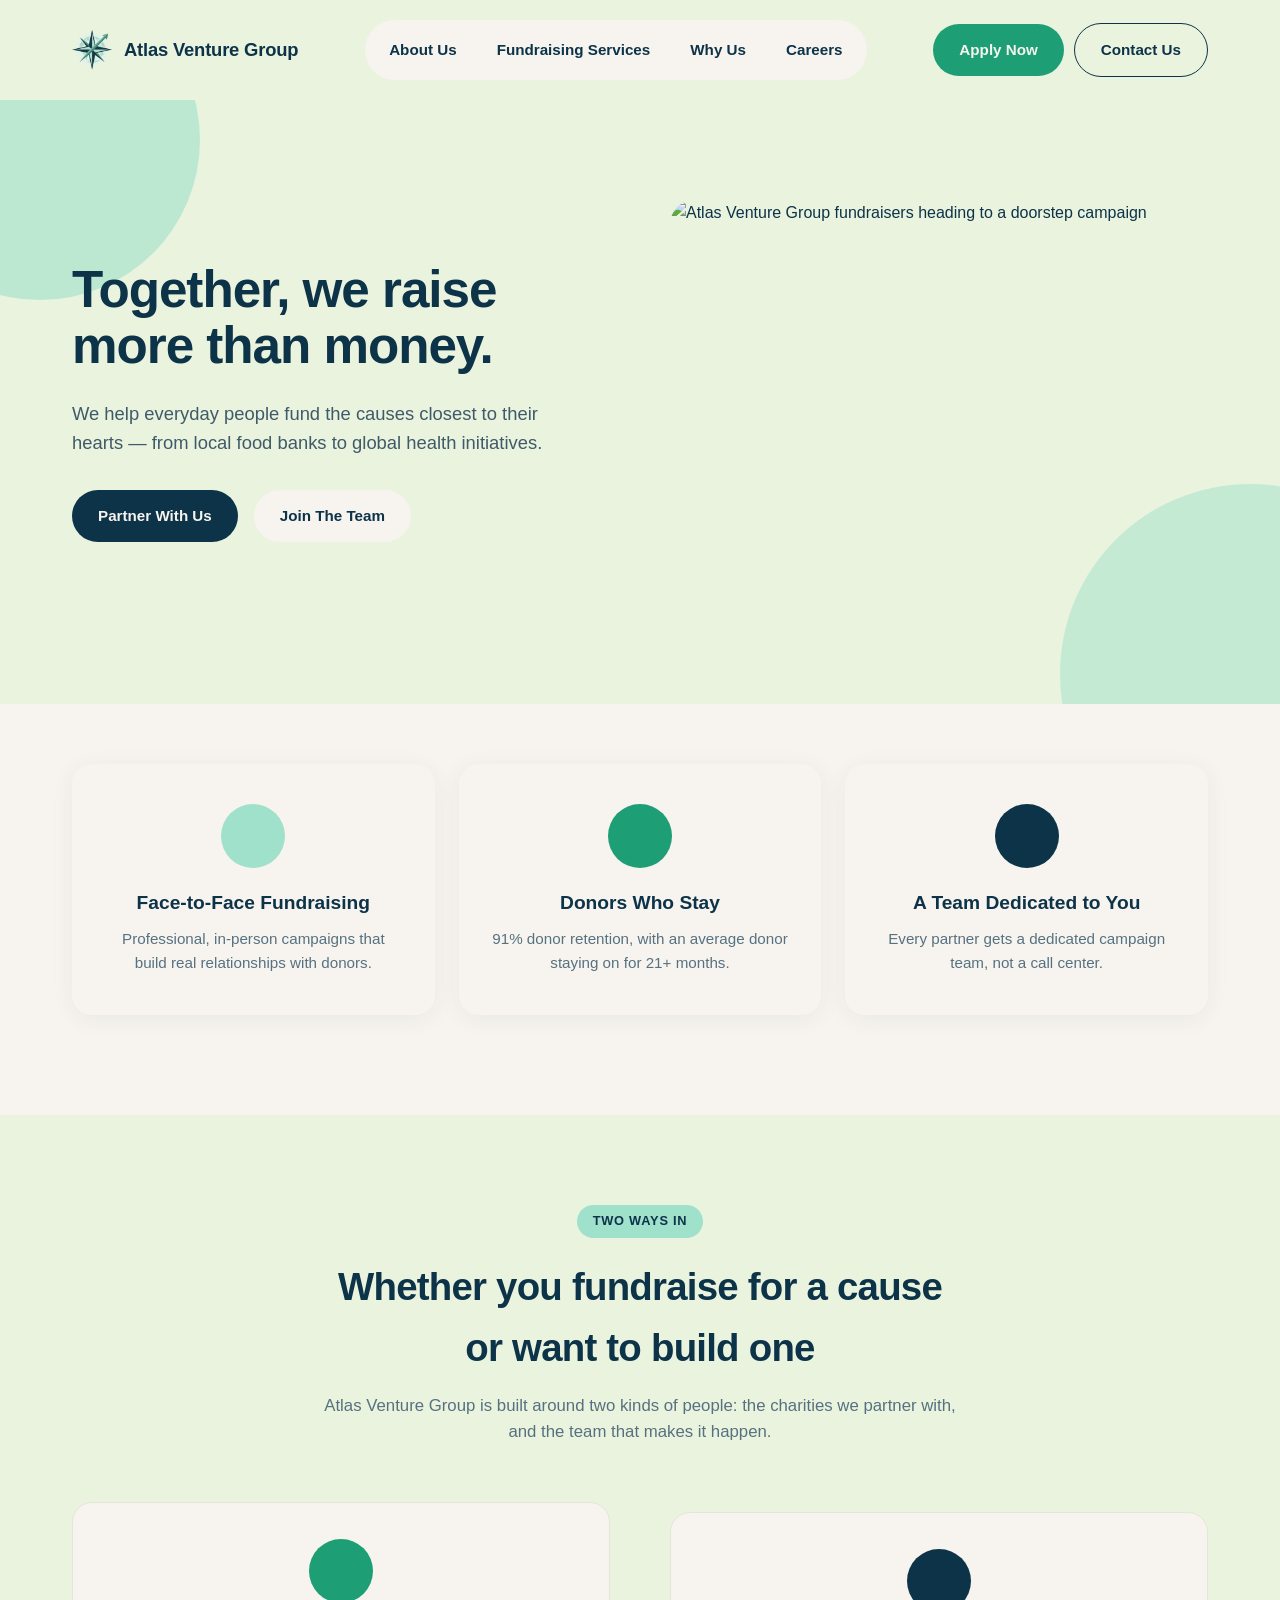
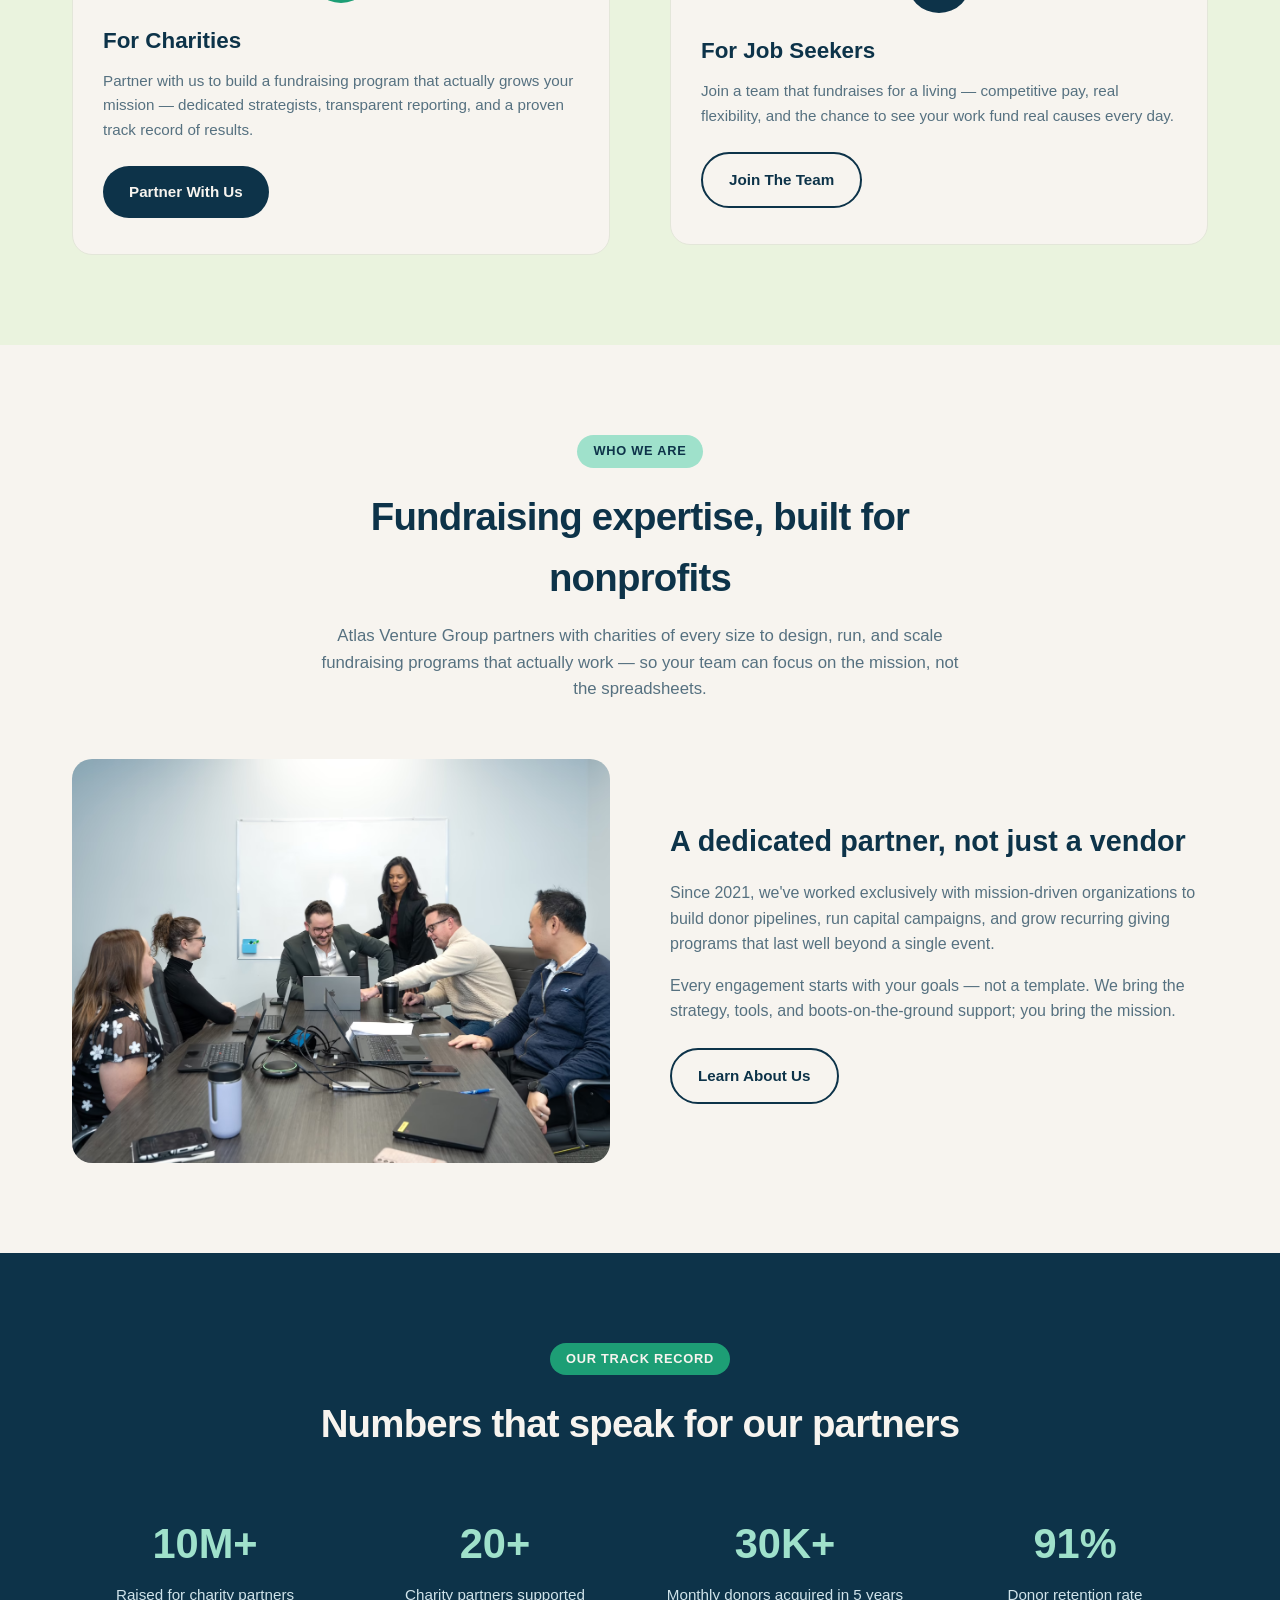
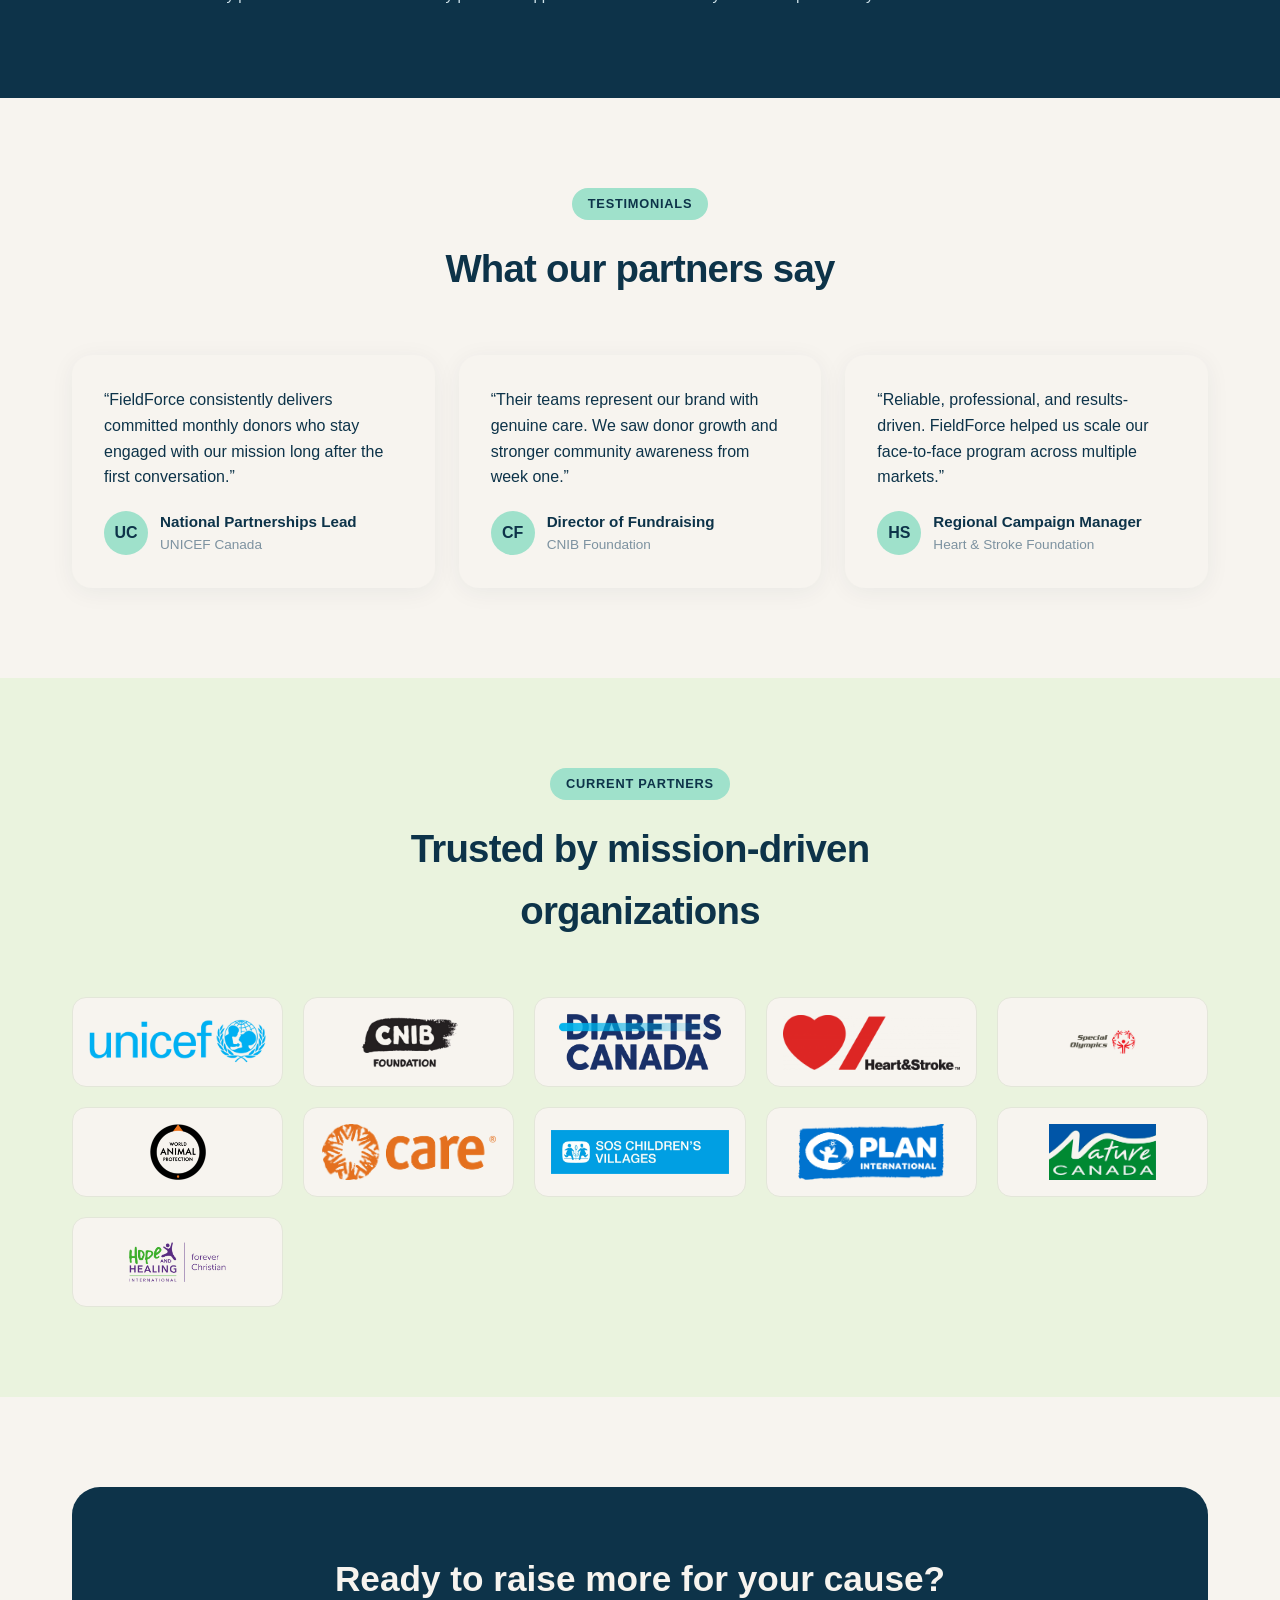
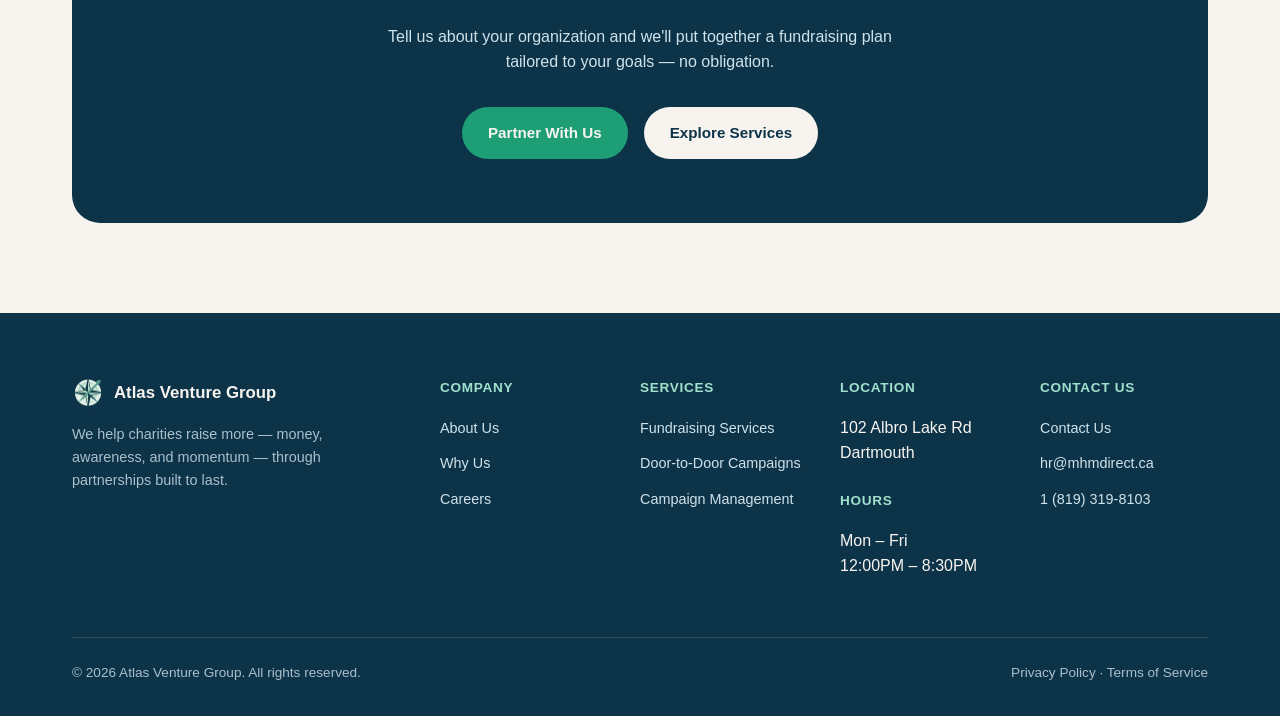
==== commit bca15c80: "Update testimonials and author details in index.html" ====
--- a/index.html
+++ b/index.html
@@ -146,32 +146,32 @@
     </div>
     <div class="testimonial-grid">
       <div class="testimonial">
-        <p class="quote">Atlas doubled our year-end giving in a single campaign cycle. Their team felt like an extension of ours from day one.</p>
+        <p class="quote">FieldForce consistently delivers committed monthly donors who stay engaged with our mission long after the first conversation.</p>
         <div class="testimonial-author">
-          <div class="avatar">MR</div>
+          <div class="avatar">UC</div>
           <div>
-            <div class="author-name">Maria Reyes</div>
-            <div class="author-role">Executive Director, Harborlight Food Bank</div>
+            <div class="author-name">National Partnerships Lead</div>
+            <div class="author-role">UNICEF Canada</div>
           </div>
         </div>
       </div>
       <div class="testimonial">
-        <p class="quote">We finally have a fundraising strategy that isn't reinvented every year. Atlas built us a system that scales.</p>
+        <p class="quote">Their teams represent our brand with genuine care. We saw donor growth and stronger community awareness from week one.</p>
         <div class="testimonial-author">
-          <div class="avatar">DK</div>
+          <div class="avatar">CF</div>
           <div>
-            <div class="author-name">David Kim</div>
-            <div class="author-role">Development Director, Bright Path Youth Services</div>
+            <div class="author-name">Director of Fundraising</div>
+            <div class="author-role">CNIB Foundation</div>
           </div>
         </div>
       </div>
       <div class="testimonial">
-        <p class="quote">The transparency alone is worth it — our board can see exactly where every dollar of campaign spend goes.</p>
+        <p class="quote">Reliable, professional, and results-driven. FieldForce helped us scale our face-to-face program across multiple markets.</p>
         <div class="testimonial-author">
-          <div class="avatar">SO</div>
+          <div class="avatar">HS</div>
           <div>
-            <div class="author-name">Sarah Okafor</div>
-            <div class="author-role">Board Chair, Clearwater Health Initiative</div>
+            <div class="author-name">Regional Campaign Manager</div>
+            <div class="author-role">Heart &amp; Stroke Foundation</div>
           </div>
         </div>
       </div>
--- a/css/styles.css
+++ b/css/styles.css
@@ -313,11 +313,20 @@
 .partner-logo {
   background: var(--white);
   border-radius: 14px;
-  padding: 24px 12px;
+  padding: 20px 16px;
   text-align: center;
   font-weight: 700;
   color: #7d92a0;
-  border: 1px dashed #cfd8c8;
+  border: 1px solid #e3e6d9;
+  display: flex;
+  align-items: center;
+  justify-content: center;
+  height: 90px;
+}
+.partner-logo img {
+  max-width: 100%;
+  max-height: 56px;
+  object-fit: contain;
 }
 
 /* Team / values / jobs */
@@ -436,7 +445,7 @@
 }
 .footer-grid {
   display: grid;
-  grid-template-columns: 2fr 1fr 1fr 1fr;
+  grid-template-columns: 2fr 1fr 1fr 1fr 1fr;
   gap: 32px;
   margin-bottom: 48px;
 }
@@ -484,7 +493,8 @@
   nav.main-nav.open { display: flex; }
   nav.main-nav a { border-radius: 10px; }
   .nav-toggle { display: block; }
-  .header-inner .btn-primary { display: none; }
+  .header-inner .btn-outline { display: none; }
+  .header-inner .btn-primary { padding: 12px 18px; font-size: 0.85rem; }
 }
 
 @media (max-width: 720px) {
